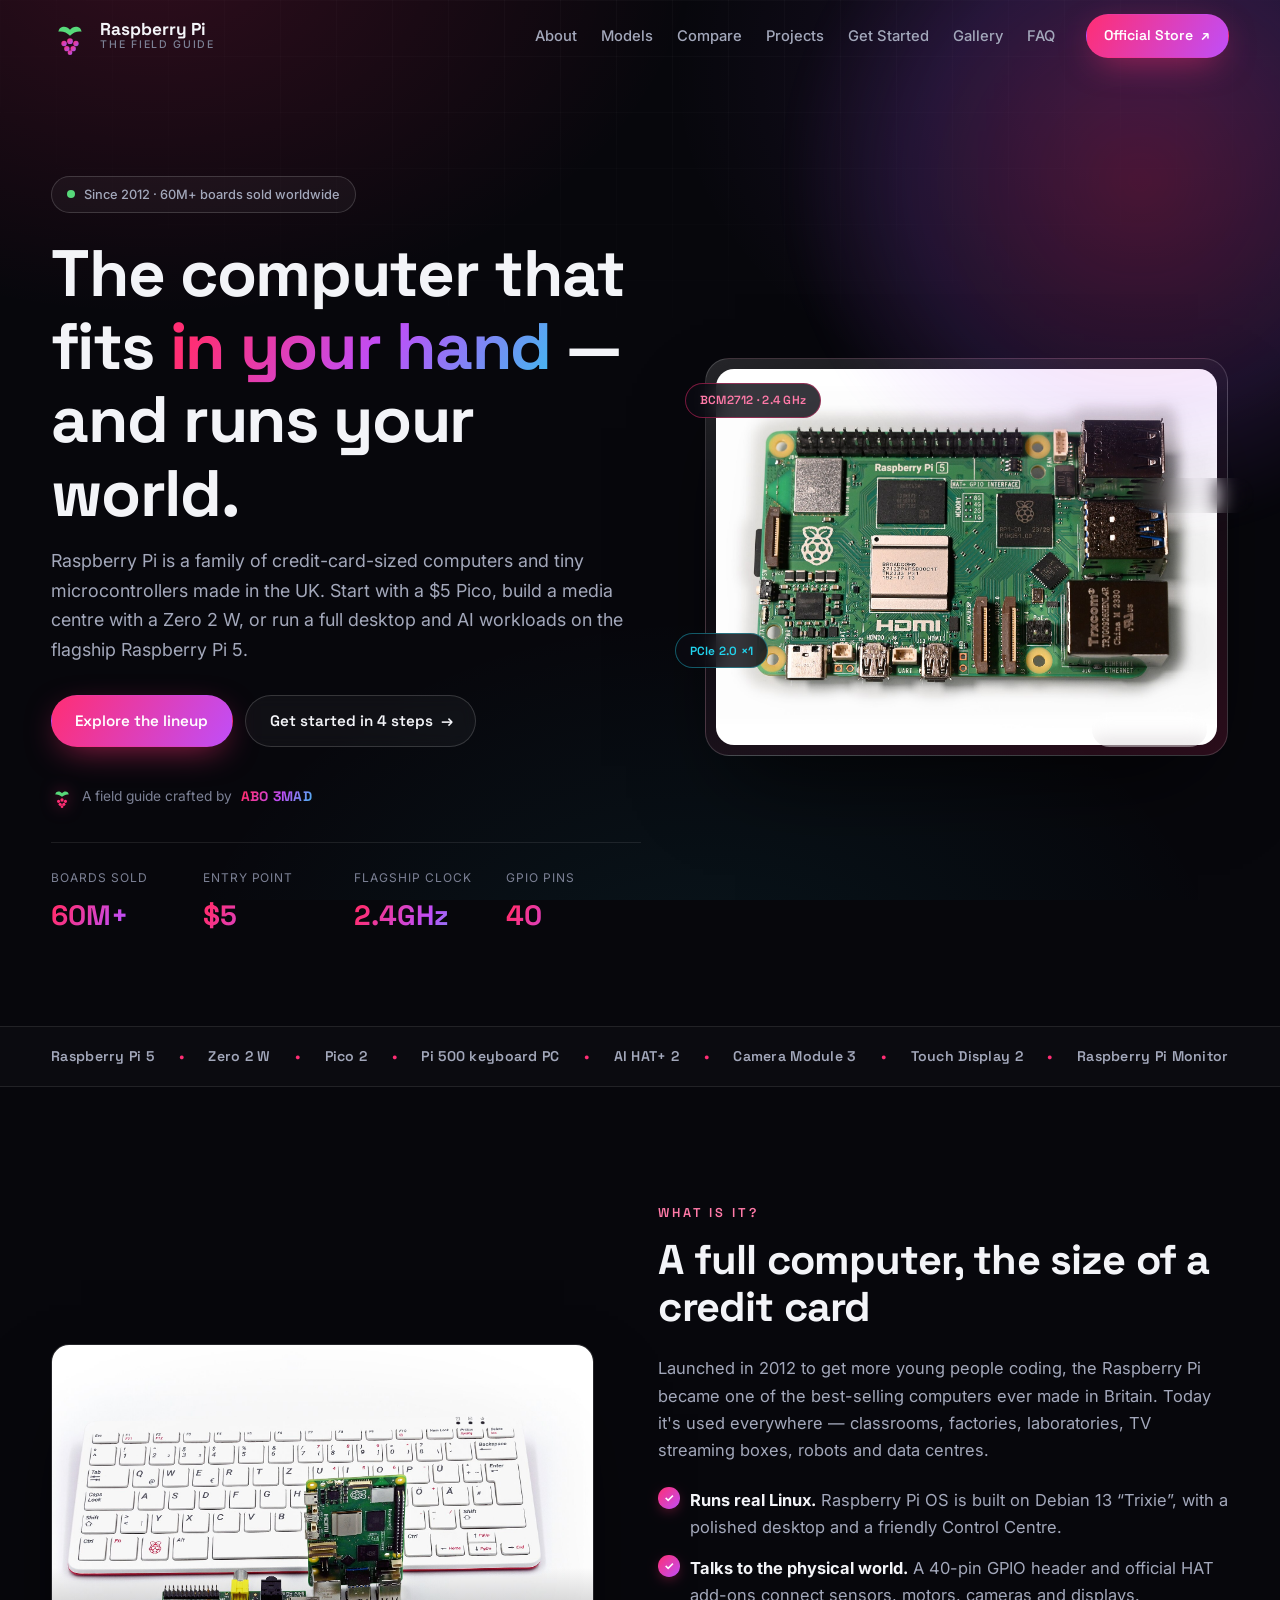
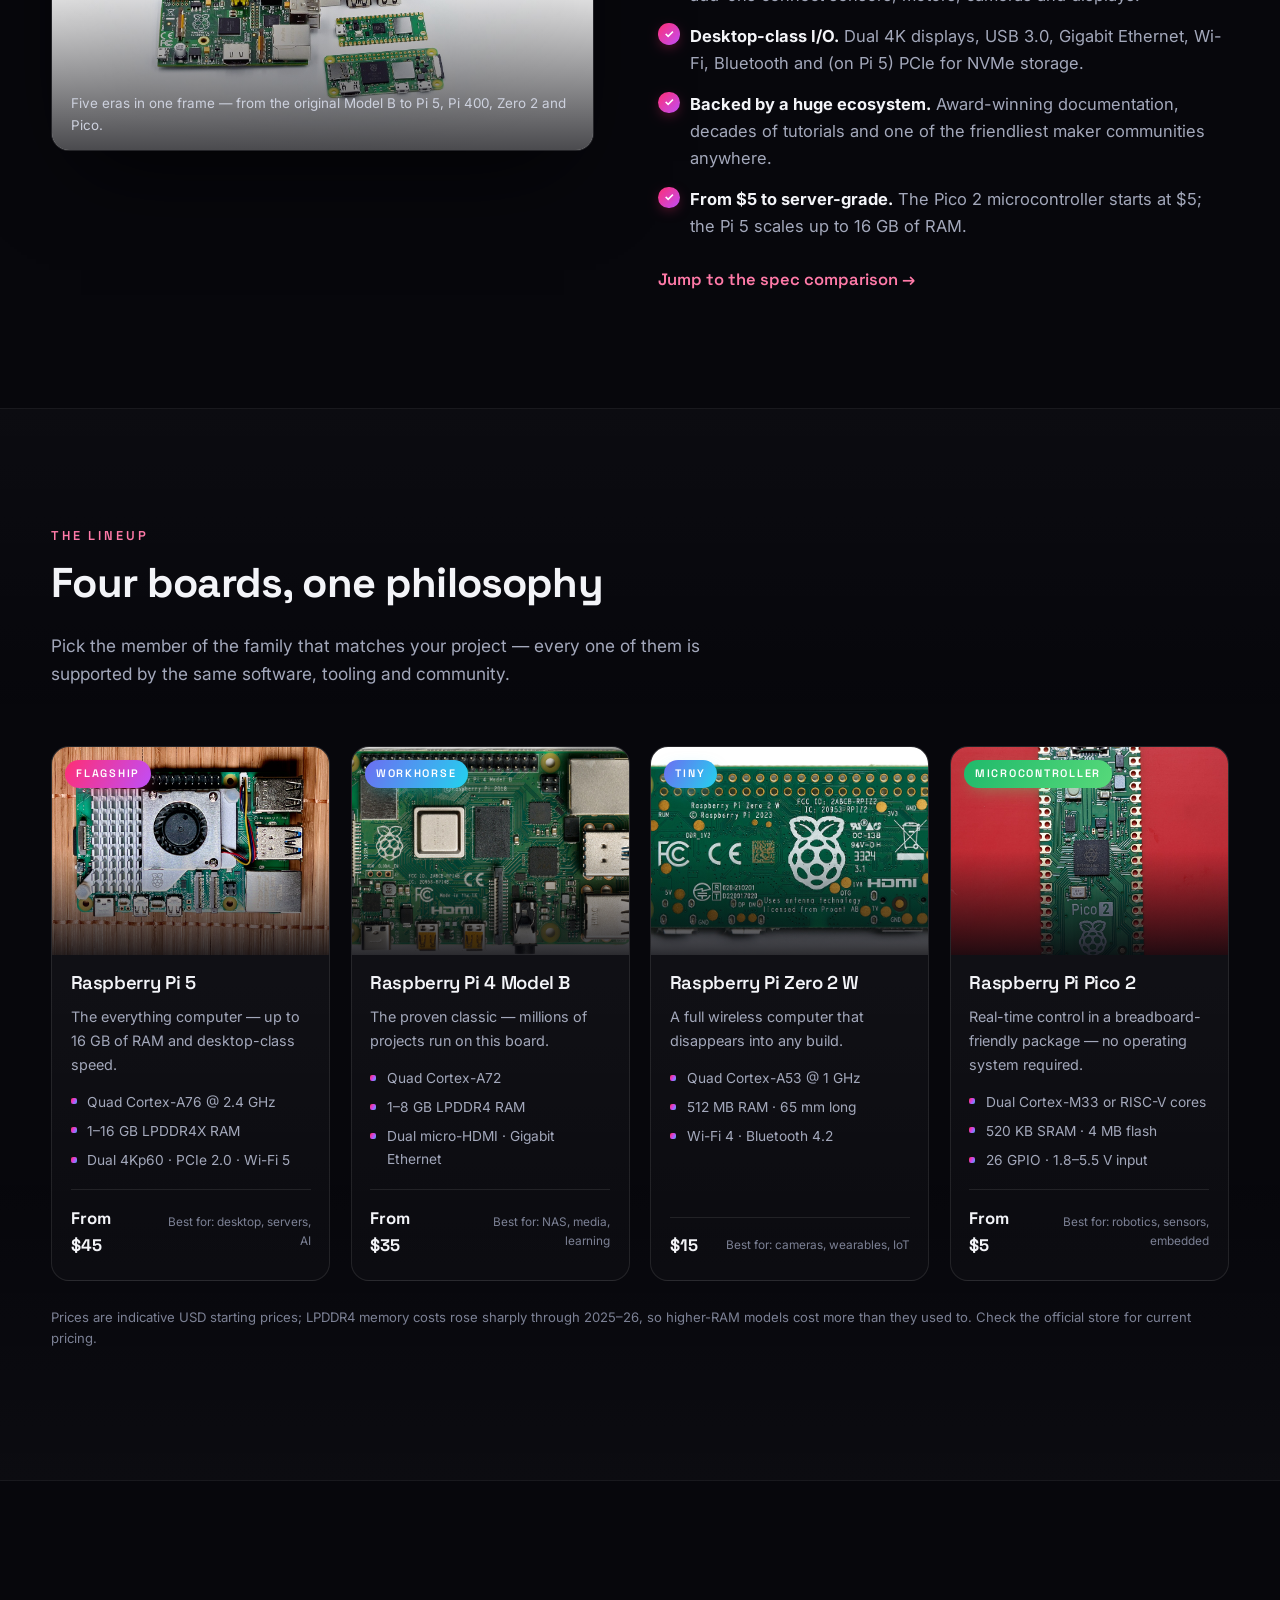
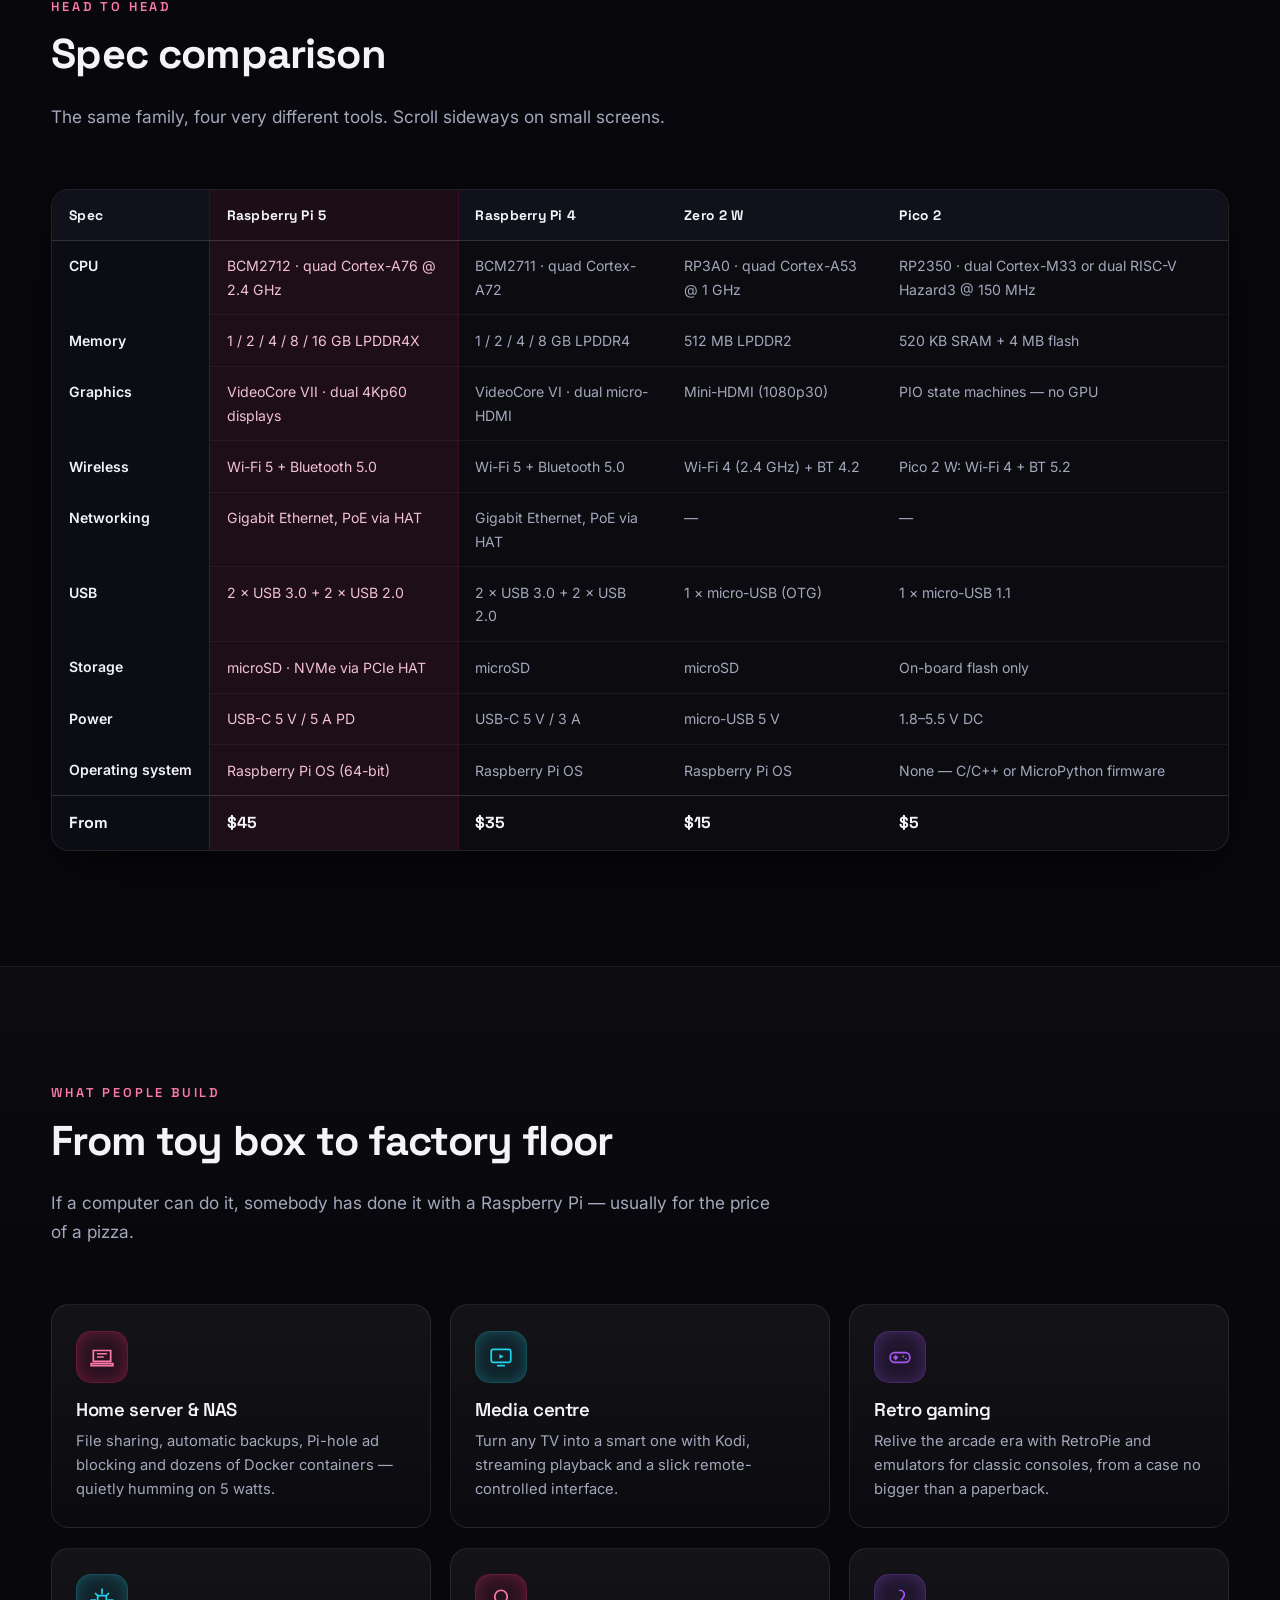
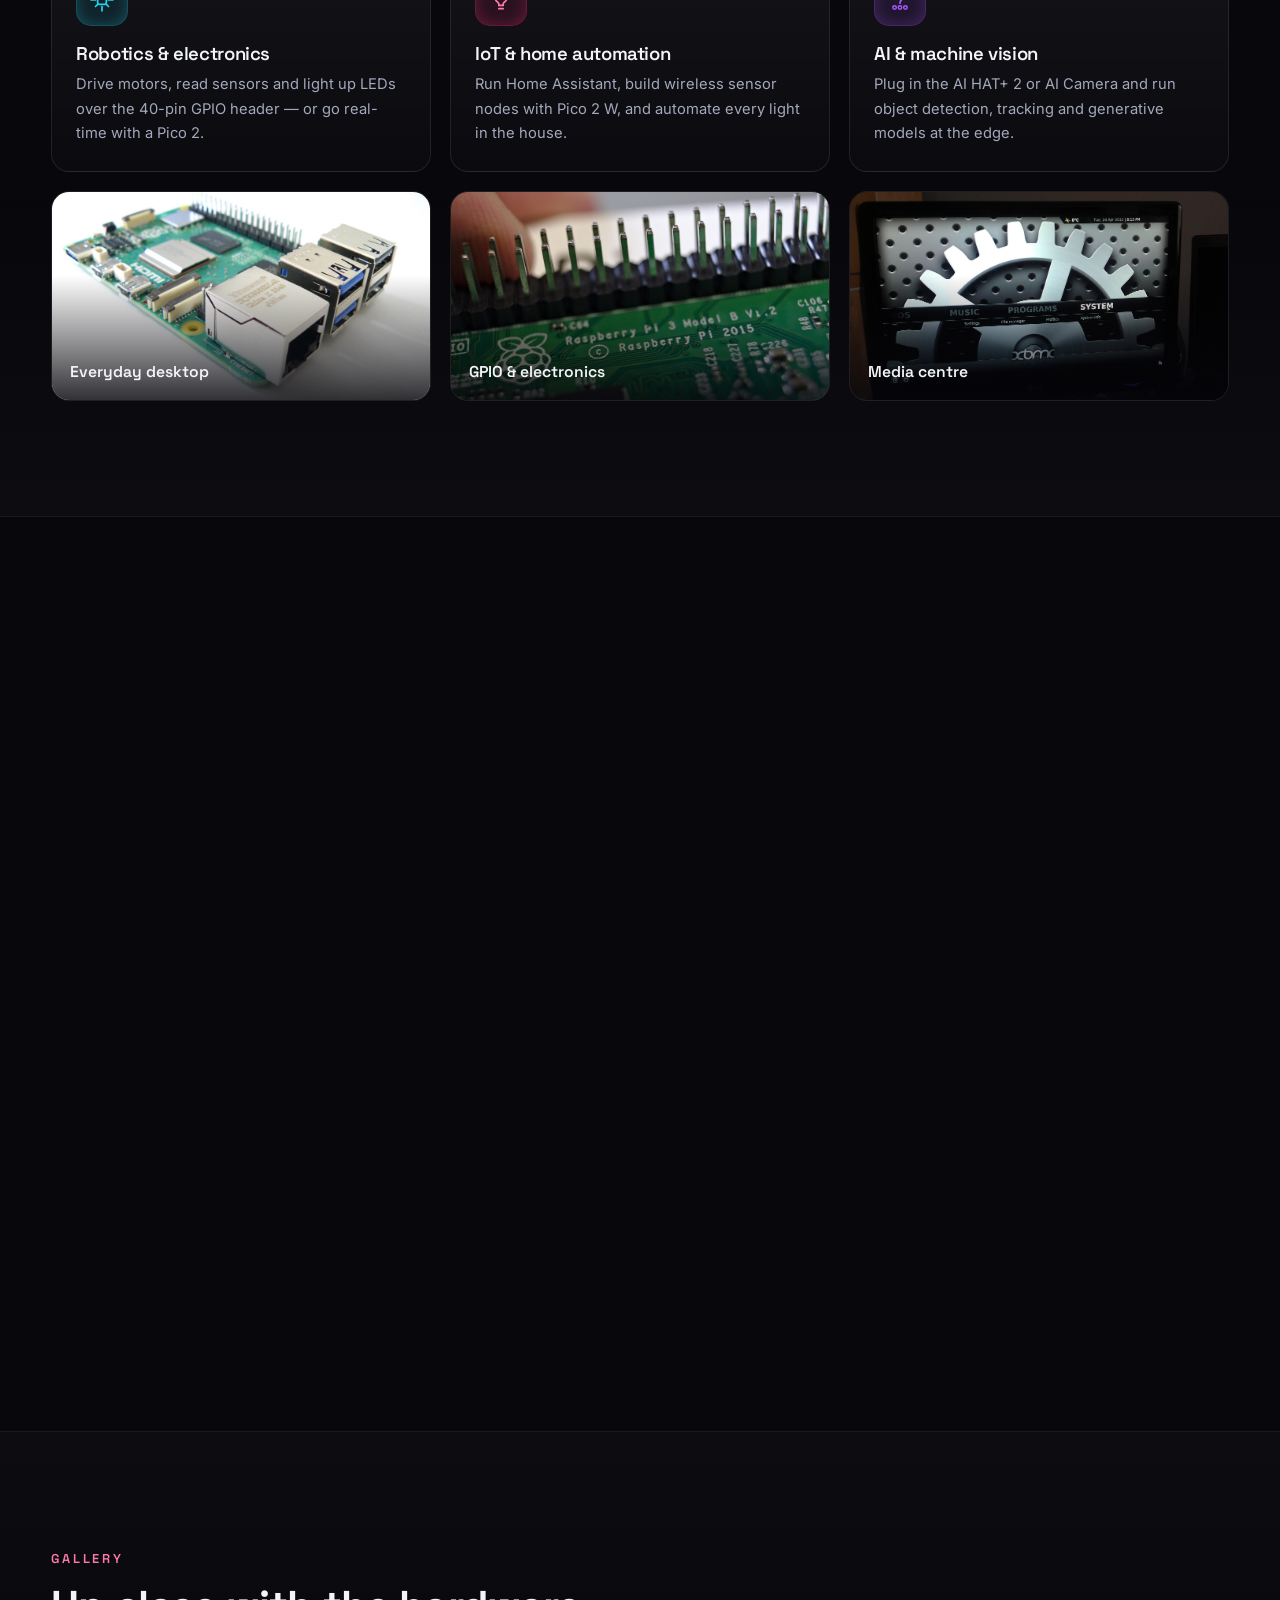
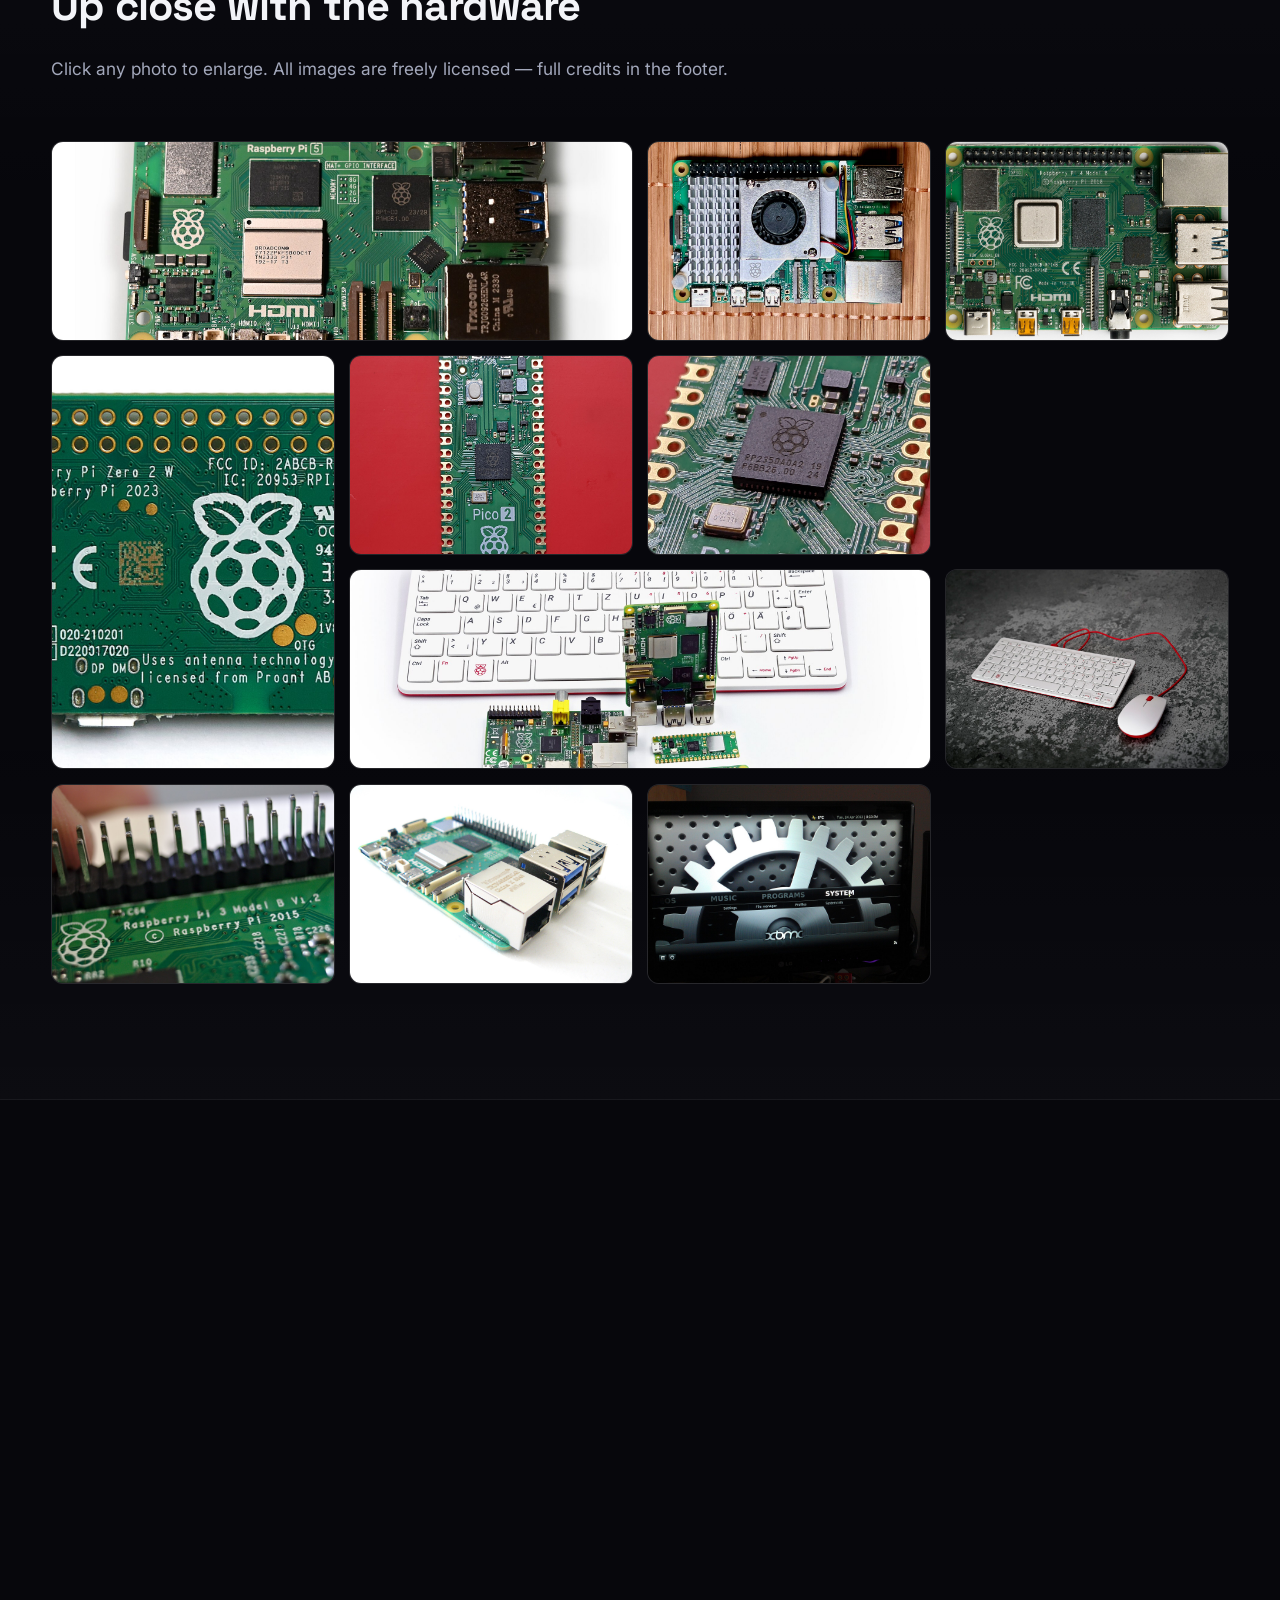
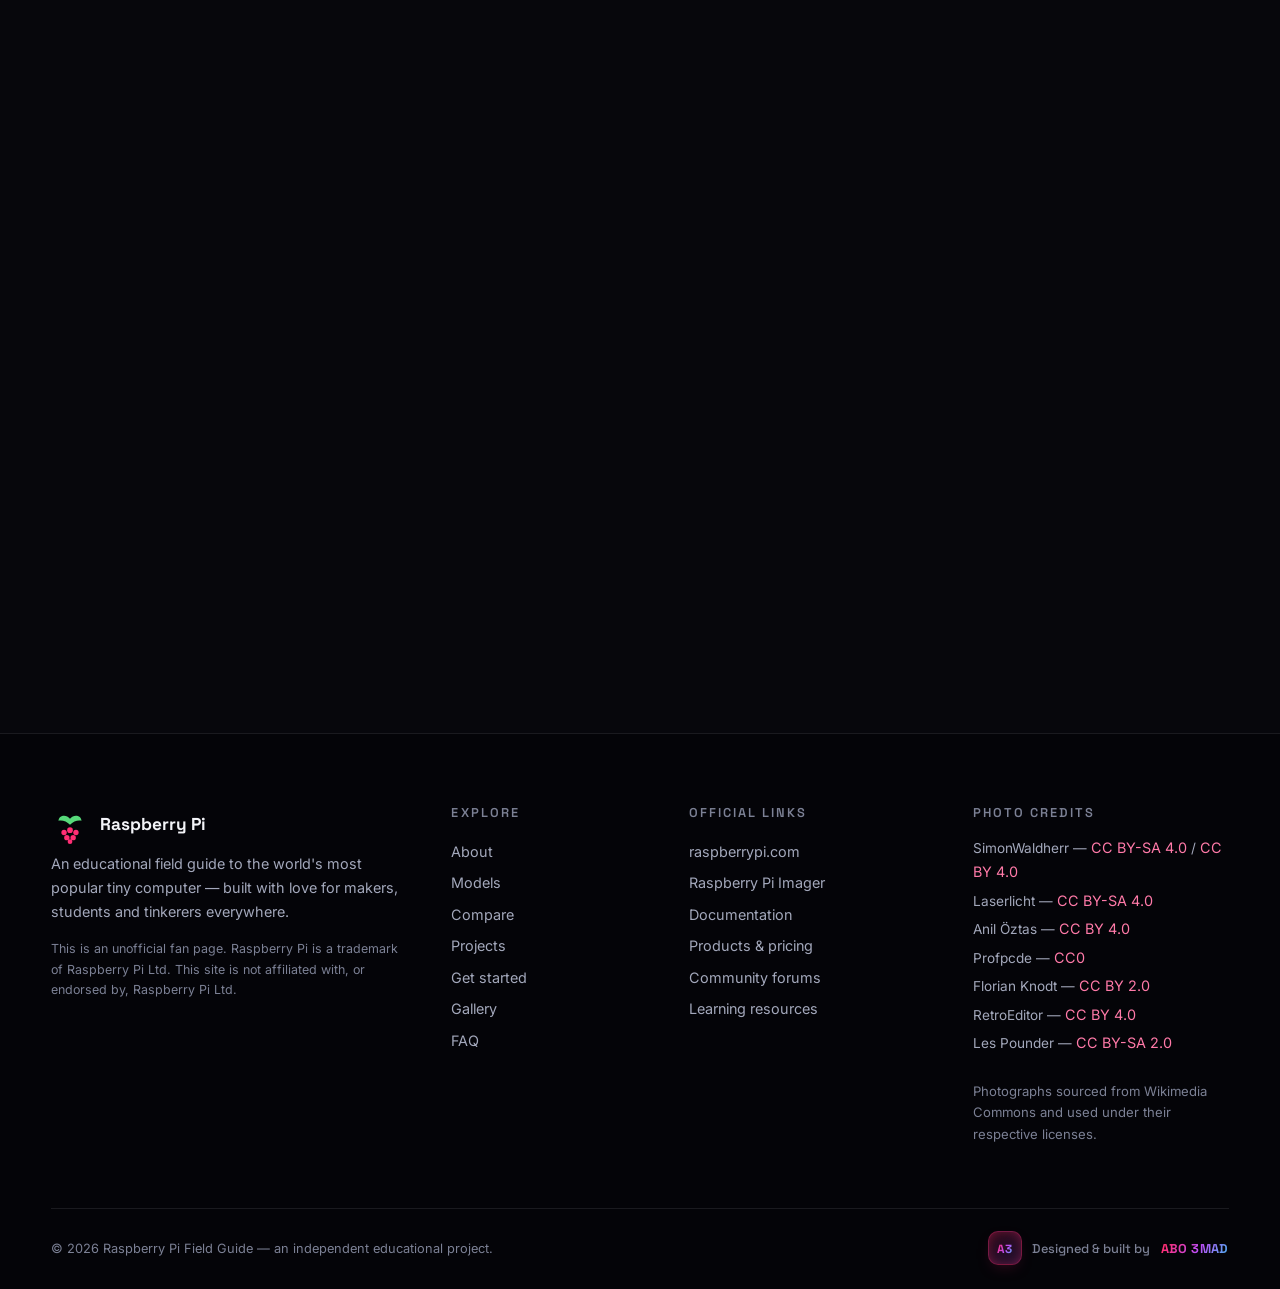
==== index.html @ a3f45e53 "Raspberry Pi Field Guide website by ABO 3MAD" ====
<!DOCTYPE html>
<html lang="en">
<head>
  <meta charset="UTF-8">
  <meta name="viewport" content="width=device-width, initial-scale=1.0">
  <title>Raspberry Pi — The Field Guide | by ABO 3MAD</title>
  <meta name="description" content="Everything about the Raspberry Pi: the flagship Raspberry Pi 5, the tiny Zero 2 W, the Pico 2 microcontroller, specs, real-world projects and a step-by-step getting-started guide. Crafted by ABO 3MAD.">
  <meta name="author" content="ABO 3MAD">
  <meta name="theme-color" content="#07070c">
  <meta property="og:title" content="Raspberry Pi — The Field Guide">
  <meta property="og:description" content="One board. Infinite possibilities. Models, specs, projects and a getting-started guide.">
  <meta property="og:type" content="website">
  <meta property="og:image" content="images/hero.jpg">
  <link rel="icon" type="image/svg+xml" href="data:image/svg+xml,%3Csvg xmlns='http://www.w3.org/2000/svg' viewBox='0 0 64 64'%3E%3Crect width='64' height='64' rx='14' fill='%2307070c'/%3E%3Ccircle cx='32' cy='36' r='17' fill='%23ff2e74'/%3E%3Ccircle cx='32' cy='36' r='17' fill='none' stroke='%23ff7aa8' stroke-width='2' opacity='.5'/%3E%3Cpath d='M32 20c-6-7-17-4-17 3 6-1 12 1 17 6 5-5 11-7 17-6 0-7-11-10-17-3z' fill='%2357d97a'/%3E%3C/svg%3E">
  <link rel="preconnect" href="https://fonts.googleapis.com">
  <link rel="preconnect" href="https://fonts.gstatic.com" crossorigin>
  <link href="https://fonts.googleapis.com/css2?family=Inter:wght@400;500;600;700&family=Space+Grotesk:wght@500;600;700&display=swap" rel="stylesheet">
  <link rel="stylesheet" href="css/style.css">
</head>
<body>
  <a class="skip-link" href="#main">Skip to content</a>

  <!-- ======================= NAVBAR ======================= -->
  <header class="nav" id="nav">
    <div class="nav-inner container">
      <a class="brand" href="#home" aria-label="Raspberry Pi Field Guide — home">
        <svg class="brand-mark" viewBox="0 0 48 48" aria-hidden="true">
          <defs>
            <linearGradient id="berry" x1="0" y1="0" x2="1" y2="1">
              <stop offset="0" stop-color="#ff2e74"/><stop offset="1" stop-color="#a855f7"/>
            </linearGradient>
          </defs>
          <path d="M24 16c-5-6.5-14.5-4-14.5 2.6 5-1 10.3.9 14.5 5.1 4.2-4.2 9.5-6.1 14.5-5.1C38.5 12 29 9.5 24 16z" fill="#57d97a"/>
          <circle cx="24" cy="30.5" r="3.6" fill="url(#berry)"/>
          <circle cx="16.5" cy="33.5" r="3.4" fill="url(#berry)"/>
          <circle cx="31.5" cy="33.5" r="3.4" fill="url(#berry)"/>
          <circle cx="20" cy="40" r="3.4" fill="url(#berry)"/>
          <circle cx="28" cy="40" r="3.4" fill="url(#berry)"/>
          <circle cx="24" cy="45" r="3" fill="url(#berry)"/>
        </svg>
        <span class="brand-text">Raspberry&nbsp;Pi<span class="brand-sub">The Field Guide</span></span>
      </a>

      <nav class="nav-links" id="navLinks" aria-label="Primary">
        <a href="#about">About</a>
        <a href="#models">Models</a>
        <a href="#compare">Compare</a>
        <a href="#projects">Projects</a>
        <a href="#start">Get Started</a>
        <a href="#gallery">Gallery</a>
        <a href="#faq">FAQ</a>
        <a class="btn btn-primary nav-cta" href="https://www.raspberrypi.com/products/" target="_blank" rel="noopener">Official Store <span aria-hidden="true">↗</span></a>
      </nav>

      <button class="nav-toggle" id="navToggle" aria-expanded="false" aria-controls="navLinks" aria-label="Toggle menu">
        <span></span><span></span><span></span>
      </button>
    </div>
  </header>

  <main id="main">

    <!-- ======================= HERO ======================= -->
    <section class="hero" id="home">
      <div class="container hero-grid">
        <div class="hero-copy" data-reveal>
          <span class="badge"><span class="pulse-dot" aria-hidden="true"></span> Since 2012 · 60M+ boards sold worldwide</span>
          <h1>The computer that fits <span class="grad-text">in your hand</span> — and runs your world.</h1>
          <p class="lead">
            Raspberry Pi is a family of credit-card-sized computers and tiny microcontrollers
            made in the UK. Start with a $5 Pico, build a media centre with a Zero&nbsp;2&nbsp;W,
            or run a full desktop and AI workloads on the flagship Raspberry&nbsp;Pi&nbsp;5.
          </p>
          <div class="hero-actions">
            <a class="btn btn-primary" href="#models">Explore the lineup</a>
            <a class="btn btn-ghost" href="#start">Get started in 4 steps <span aria-hidden="true">→</span></a>
          </div>
          <p class="byline">
            <svg class="byline-mark" viewBox="0 0 48 48" aria-hidden="true">
              <path d="M24 16c-5-6.5-14.5-4-14.5 2.6 5-1 10.3.9 14.5 5.1 4.2-4.2 9.5-6.1 14.5-5.1C38.5 12 29 9.5 24 16z" fill="#57d97a"/>
              <circle cx="24" cy="30.5" r="3.6" fill="#ff2e74"/><circle cx="16.5" cy="33.5" r="3.4" fill="#ff2e74"/>
              <circle cx="31.5" cy="33.5" r="3.4" fill="#ff2e74"/><circle cx="20" cy="40" r="3.4" fill="#ff2e74"/>
              <circle cx="28" cy="40" r="3.4" fill="#ff2e74"/><circle cx="24" cy="45" r="3" fill="#ff2e74"/>
            </svg>
            A field guide crafted by <strong>ABO&nbsp;3MAD</strong>
          </p>

          <dl class="stats" aria-label="Key numbers">
            <div class="stat">
              <dt>Boards sold</dt>
              <dd><span class="count" data-count="60" data-suffix="M+">0</span></dd>
            </div>
            <div class="stat">
              <dt>Entry point</dt>
              <dd><span class="count" data-count="5" data-prefix="$">0</span></dd>
            </div>
            <div class="stat">
              <dt>Flagship clock</dt>
              <dd><span class="count" data-count="2.4" data-decimals="1" data-suffix="GHz">0</span></dd>
            </div>
            <div class="stat">
              <dt>GPIO pins</dt>
              <dd><span class="count" data-count="40">0</span></dd>
            </div>
          </dl>
        </div>

        <div class="hero-visual" data-reveal data-delay="150">
          <div class="hero-frame" id="heroTilt">
            <img src="images/hero.jpg" alt="Raspberry Pi 5 single-board computer seen from above, showing the processor, USB ports and 40-pin header" fetchpriority="high" width="960" height="640">
            <span class="float-chip chip-1">BCM2712 · 2.4 GHz</span>
            <span class="float-chip chip-2">2 × 4Kp60 HDMI</span>
            <span class="float-chip chip-3">PCIe 2.0 ×1</span>
            <span class="float-chip chip-4">Wi-Fi 5 · BT 5.0</span>
          </div>
        </div>
      </div>
      <div class="hero-glow" aria-hidden="true"></div>
    </section>

    <!-- ======================= MARQUEE / TRUST STRIP ======================= -->
    <section class="strip" aria-label="Ecosystem highlights">
      <div class="container strip-inner" data-reveal>
        <span>Raspberry&nbsp;Pi&nbsp;5</span><i aria-hidden="true">•</i>
        <span>Zero&nbsp;2&nbsp;W</span><i aria-hidden="true">•</i>
        <span>Pico&nbsp;2</span><i aria-hidden="true">•</i>
        <span>Pi&nbsp;500 keyboard PC</span><i aria-hidden="true">•</i>
        <span>AI HAT+ 2</span><i aria-hidden="true">•</i>
        <span>Camera Module 3</span><i aria-hidden="true">•</i>
        <span>Touch Display 2</span><i aria-hidden="true">•</i>
        <span>Raspberry&nbsp;Pi&nbsp;Monitor</span>
      </div>
    </section>

    <!-- ======================= ABOUT ======================= -->
    <section class="section" id="about">
      <div class="container split">
        <div class="split-media" data-reveal>
          <figure class="media-card">
            <img src="images/family.jpg" alt="Five generations of Raspberry Pi boards side by side: the original Model B, Pi 5, Pi 400, Zero 2 and Pico" loading="lazy">
            <figcaption>Five eras in one frame — from the original Model&nbsp;B to Pi&nbsp;5, Pi&nbsp;400, Zero&nbsp;2 and Pico.</figcaption>
          </figure>
        </div>
        <div class="split-copy" data-reveal data-delay="120">
          <p class="eyebrow">What is it?</p>
          <h2>A full computer, the size of a credit card</h2>
          <p>
            Launched in 2012 to get more young people coding, the Raspberry Pi became one of
            the best-selling computers ever made in Britain. Today it's used everywhere —
            classrooms, factories, laboratories, TV streaming boxes, robots and data centres.
          </p>
          <ul class="check-list">
            <li><strong>Runs real Linux.</strong> Raspberry Pi OS is built on Debian 13 “Trixie”, with a polished desktop and a friendly Control Centre.</li>
            <li><strong>Talks to the physical world.</strong> A 40-pin GPIO header and official HAT add-ons connect sensors, motors, cameras and displays.</li>
            <li><strong>Desktop-class I/O.</strong> Dual 4K displays, USB 3.0, Gigabit Ethernet, Wi-Fi, Bluetooth and (on Pi&nbsp;5) PCIe for NVMe storage.</li>
            <li><strong>Backed by a huge ecosystem.</strong> Award-winning documentation, decades of tutorials and one of the friendliest maker communities anywhere.</li>
            <li><strong>From $5 to server-grade.</strong> The Pico 2 microcontroller starts at $5; the Pi&nbsp;5 scales up to 16&nbsp;GB of RAM.</li>
          </ul>
          <a class="text-link" href="#compare">Jump to the spec comparison <span aria-hidden="true">→</span></a>
        </div>
      </div>
    </section>

    <!-- ======================= MODELS ======================= -->
    <section class="section section-alt" id="models">
      <div class="container">
        <div class="section-head" data-reveal>
          <p class="eyebrow">The lineup</p>
          <h2>Four boards, one philosophy</h2>
          <p class="section-lead">Pick the member of the family that matches your project — every one of them is supported by the same software, tooling and community.</p>
        </div>

        <div class="cards">
          <article class="card" data-reveal>
            <div class="card-media">
              <img src="images/pi5.jpg" alt="Raspberry Pi 5 with the official Active Cooler installed" loading="lazy">
              <span class="tag">Flagship</span>
            </div>
            <div class="card-body">
              <h3>Raspberry Pi 5</h3>
              <p class="card-sub">The everything computer — up to 16&nbsp;GB of RAM and desktop-class speed.</p>
              <ul class="spec-list">
                <li>Quad Cortex-A76 @ 2.4 GHz</li>
                <li>1–16 GB LPDDR4X RAM</li>
                <li>Dual 4Kp60 · PCIe 2.0 · Wi-Fi 5</li>
              </ul>
              <div class="card-foot">
                <span class="price">From $45</span>
                <span class="best-for">Best for: desktop, servers, AI</span>
              </div>
            </div>
          </article>

          <article class="card" data-reveal data-delay="80">
            <div class="card-media">
              <img src="images/pi4.jpg" alt="Raspberry Pi 4 Model B seen from above" loading="lazy">
              <span class="tag tag-alt">Workhorse</span>
            </div>
            <div class="card-body">
              <h3>Raspberry Pi 4 Model B</h3>
              <p class="card-sub">The proven classic — millions of projects run on this board.</p>
              <ul class="spec-list">
                <li>Quad Cortex-A72</li>
                <li>1–8 GB LPDDR4 RAM</li>
                <li>Dual micro-HDMI · Gigabit Ethernet</li>
              </ul>
              <div class="card-foot">
                <span class="price">From $35</span>
                <span class="best-for">Best for: NAS, media, learning</span>
              </div>
            </div>
          </article>

          <article class="card" data-reveal data-delay="160">
            <div class="card-media">
              <img src="images/zero2w.jpg" alt="Raspberry Pi Zero 2 W, the tiny wireless single-board computer" loading="lazy">
              <span class="tag tag-alt">Tiny</span>
            </div>
            <div class="card-body">
              <h3>Raspberry Pi Zero 2 W</h3>
              <p class="card-sub">A full wireless computer that disappears into any build.</p>
              <ul class="spec-list">
                <li>Quad Cortex-A53 @ 1 GHz</li>
                <li>512 MB RAM · 65 mm long</li>
                <li>Wi-Fi 4 · Bluetooth 4.2</li>
              </ul>
              <div class="card-foot">
                <span class="price">$15</span>
                <span class="best-for">Best for: cameras, wearables, IoT</span>
              </div>
            </div>
          </article>

          <article class="card" data-reveal data-delay="240">
            <div class="card-media">
              <img src="images/pico2.jpg" alt="Raspberry Pi Pico 2 microcontroller board seen from above" loading="lazy">
              <span class="tag tag-pico">Microcontroller</span>
            </div>
            <div class="card-body">
              <h3>Raspberry Pi Pico 2</h3>
              <p class="card-sub">Real-time control in a breadboard-friendly package — no operating system required.</p>
              <ul class="spec-list">
                <li>Dual Cortex-M33 or RISC-V cores</li>
                <li>520 KB SRAM · 4 MB flash</li>
                <li>26 GPIO · 1.8–5.5 V input</li>
              </ul>
              <div class="card-foot">
                <span class="price">From $5</span>
                <span class="best-for">Best for: robotics, sensors, embedded</span>
              </div>
            </div>
          </article>
        </div>

        <p class="fine-print" data-reveal>
          Prices are indicative USD starting prices; LPDDR4 memory costs rose sharply through
          2025–26, so higher-RAM models cost more than they used to. Check the official store for current pricing.
        </p>
      </div>
    </section>

    <!-- ======================= COMPARE ======================= -->
    <section class="section" id="compare">
      <div class="container">
        <div class="section-head" data-reveal>
          <p class="eyebrow">Head to head</p>
          <h2>Spec comparison</h2>
          <p class="section-lead">The same family, four very different tools. Scroll sideways on small screens.</p>
        </div>

        <div class="table-wrap" data-reveal>
          <table class="compare">
            <thead>
              <tr>
                <th scope="col">Spec</th>
                <th scope="col" class="col-hi">Raspberry Pi 5</th>
                <th scope="col">Raspberry Pi 4</th>
                <th scope="col">Zero 2 W</th>
                <th scope="col">Pico 2</th>
              </tr>
            </thead>
            <tbody>
              <tr>
                <th scope="row">CPU</th>
                <td class="col-hi">BCM2712 · quad Cortex-A76 @ 2.4 GHz</td>
                <td>BCM2711 · quad Cortex-A72</td>
                <td>RP3A0 · quad Cortex-A53 @ 1 GHz</td>
                <td>RP2350 · dual Cortex-M33 or dual RISC-V Hazard3 @ 150 MHz</td>
              </tr>
              <tr>
                <th scope="row">Memory</th>
                <td class="col-hi">1 / 2 / 4 / 8 / 16 GB LPDDR4X</td>
                <td>1 / 2 / 4 / 8 GB LPDDR4</td>
                <td>512 MB LPDDR2</td>
                <td>520 KB SRAM + 4 MB flash</td>
              </tr>
              <tr>
                <th scope="row">Graphics</th>
                <td class="col-hi">VideoCore VII · dual 4Kp60 displays</td>
                <td>VideoCore VI · dual micro-HDMI</td>
                <td>Mini-HDMI (1080p30)</td>
                <td>PIO state machines — no GPU</td>
              </tr>
              <tr>
                <th scope="row">Wireless</th>
                <td class="col-hi">Wi-Fi 5 + Bluetooth 5.0</td>
                <td>Wi-Fi 5 + Bluetooth 5.0</td>
                <td>Wi-Fi 4 (2.4 GHz) + BT 4.2</td>
                <td>Pico 2 W: Wi-Fi 4 + BT 5.2</td>
              </tr>
              <tr>
                <th scope="row">Networking</th>
                <td class="col-hi">Gigabit Ethernet, PoE via HAT</td>
                <td>Gigabit Ethernet, PoE via HAT</td>
                <td>—</td>
                <td>—</td>
              </tr>
              <tr>
                <th scope="row">USB</th>
                <td class="col-hi">2 × USB 3.0 + 2 × USB 2.0</td>
                <td>2 × USB 3.0 + 2 × USB 2.0</td>
                <td>1 × micro-USB (OTG)</td>
                <td>1 × micro-USB 1.1</td>
              </tr>
              <tr>
                <th scope="row">Storage</th>
                <td class="col-hi">microSD · NVMe via PCIe HAT</td>
                <td>microSD</td>
                <td>microSD</td>
                <td>On-board flash only</td>
              </tr>
              <tr>
                <th scope="row">Power</th>
                <td class="col-hi">USB-C 5 V / 5 A PD</td>
                <td>USB-C 5 V / 3 A</td>
                <td>micro-USB 5 V</td>
                <td>1.8–5.5 V DC</td>
              </tr>
              <tr>
                <th scope="row">Operating system</th>
                <td class="col-hi">Raspberry Pi OS (64-bit)</td>
                <td>Raspberry Pi OS</td>
                <td>Raspberry Pi OS</td>
                <td>None — C/C++ or MicroPython firmware</td>
              </tr>
              <tr class="price-row">
                <th scope="row">From</th>
                <td class="col-hi">$45</td>
                <td>$35</td>
                <td>$15</td>
                <td>$5</td>
              </tr>
            </tbody>
          </table>
        </div>
      </div>
    </section>

    <!-- ======================= PROJECTS ======================= -->
    <section class="section section-alt" id="projects">
      <div class="container">
        <div class="section-head" data-reveal>
          <p class="eyebrow">What people build</p>
          <h2>From toy box to factory floor</h2>
          <p class="section-lead">If a computer can do it, somebody has done it with a Raspberry Pi — usually for the price of a pizza.</p>
        </div>

        <div class="projects">
          <article class="project" data-reveal>
            <div class="icon-ring" aria-hidden="true">
              <svg viewBox="0 0 24 24"><path d="M4 6h16v10H4z M2 18h20v2H2z M8 9h8M8 12h5" stroke="currentColor" stroke-width="1.6" fill="none" stroke-linecap="round"/></svg>
            </div>
            <h3>Home server &amp; NAS</h3>
            <p>File sharing, automatic backups, Pi-hole ad blocking and dozens of Docker containers — quietly humming on 5 watts.</p>
          </article>

          <article class="project" data-reveal data-delay="70">
            <div class="icon-ring" aria-hidden="true">
              <svg viewBox="0 0 24 24"><rect x="3" y="5" width="18" height="12" rx="2" stroke="currentColor" stroke-width="1.6" fill="none"/><path d="M9 20h6" stroke="currentColor" stroke-width="1.6" stroke-linecap="round"/><path d="m10.5 9.5 4 2-4 2z" fill="currentColor"/></svg>
            </div>
            <h3>Media centre</h3>
            <p>Turn any TV into a smart one with Kodi, streaming playback and a slick remote-controlled interface.</p>
          </article>

          <article class="project" data-reveal data-delay="140">
            <div class="icon-ring" aria-hidden="true">
              <svg viewBox="0 0 24 24"><path d="M7 8h10a4 4 0 0 1 4 4v1a4 4 0 0 1-4 4H7a4 4 0 0 1-4-4v-1a4 4 0 0 1 4-4z" stroke="currentColor" stroke-width="1.6" fill="none"/><path d="M8 11v3M6.5 12.5h3M15 11.5h.01M17.5 13.5h.01" stroke="currentColor" stroke-width="1.8" stroke-linecap="round"/></svg>
            </div>
            <h3>Retro gaming</h3>
            <p>Relive the arcade era with RetroPie and emulators for classic consoles, from a case no bigger than a paperback.</p>
          </article>

          <article class="project" data-reveal>
            <div class="icon-ring" aria-hidden="true">
              <svg viewBox="0 0 24 24"><rect x="8" y="8" width="8" height="8" rx="1.5" stroke="currentColor" stroke-width="1.6" fill="none"/><path d="M12 2v4M12 18v4M2 12h4M18 12h4M6 6l2 2M16 16l2 2M18 6l-2 2M8 16l-2 2" stroke="currentColor" stroke-width="1.6" stroke-linecap="round"/></svg>
            </div>
            <h3>Robotics &amp; electronics</h3>
            <p>Drive motors, read sensors and light up LEDs over the 40-pin GPIO header — or go real-time with a Pico 2.</p>
          </article>

          <article class="project" data-reveal data-delay="70">
            <div class="icon-ring" aria-hidden="true">
              <svg viewBox="0 0 24 24"><path d="M12 3a6 6 0 0 0-3 11c.6.4 1 1 1 1.8V17h4v-1.2c0-.8.4-1.4 1-1.8A6 6 0 0 0 12 3z" stroke="currentColor" stroke-width="1.6" fill="none"/><path d="M10 20h4" stroke="currentColor" stroke-width="1.6" stroke-linecap="round"/></svg>
            </div>
            <h3>IoT &amp; home automation</h3>
            <p>Run Home Assistant, build wireless sensor nodes with Pico 2 W, and automate every light in the house.</p>
          </article>

          <article class="project" data-reveal data-delay="140">
            <div class="icon-ring" aria-hidden="true">
              <svg viewBox="0 0 24 24"><path d="M12 3a4 4 0 0 1 4 4c0 1.7-1 3-2 4-1.2 1.2-2 2.4-2 4" stroke="currentColor" stroke-width="1.6" fill="none" stroke-linecap="round"/><circle cx="7" cy="19" r="1.6" stroke="currentColor" stroke-width="1.4" fill="none"/><circle cx="12" cy="19" r="1.6" stroke="currentColor" stroke-width="1.4" fill="none"/><circle cx="17" cy="19" r="1.6" stroke="currentColor" stroke-width="1.4" fill="none"/></svg>
            </div>
            <h3>AI &amp; machine vision</h3>
            <p>Plug in the AI HAT+ 2 or AI Camera and run object detection, tracking and generative models at the edge.</p>
          </article>
        </div>

        <!-- Use-case photo strip -->
        <div class="use-strip">
          <figure class="use-card" data-reveal>
            <img src="images/setup.jpg" alt="A Raspberry Pi 5 set up on a desk as a desktop computer" loading="lazy">
            <figcaption>Everyday desktop</figcaption>
          </figure>
          <figure class="use-card" data-reveal data-delay="80">
            <img src="images/gpio.jpg" alt="Close-up of the Raspberry Pi 40-pin GPIO header and silkscreen logo" loading="lazy">
            <figcaption>GPIO &amp; electronics</figcaption>
          </figure>
          <figure class="use-card" data-reveal data-delay="160">
            <img src="images/media.jpg" alt="A Raspberry Pi running a media centre interface on a TV" loading="lazy">
            <figcaption>Media centre</figcaption>
          </figure>
        </div>
      </div>
    </section>

    <!-- ======================= GET STARTED ======================= -->
    <section class="section" id="start">
      <div class="container">
        <div class="section-head" data-reveal>
          <p class="eyebrow">Getting started</p>
          <h2>From box to blinking LED in an afternoon</h2>
          <p class="section-lead">Four steps, one microSD card and about 20 minutes of patience. Works for every model.</p>
        </div>

        <div class="start-grid">
          <ol class="steps" data-reveal>
            <li>
              <h3>Gather the essentials</h3>
              <p>Your board, a quality power supply, a 16&nbsp;GB+ microSD card and a case. A monitor, keyboard and mouse are optional — see step 3.</p>
            </li>
            <li>
              <h3>Flash Raspberry Pi OS</h3>
              <p>Install <strong>Raspberry Pi Imager</strong> on your computer, pick your board, and choose the latest Raspberry&nbsp;Pi&nbsp;OS (Debian&nbsp;13 “Trixie”).</p>
            </li>
            <li>
              <h3>Boot — with or without a screen</h3>
              <p>Insert the card and power up. Going headless? Set Wi-Fi, hostname and SSH in Imager's settings before you write the card, then connect from any terminal.</p>
            </li>
            <li>
              <h3>Update and start building</h3>
              <p>Run the commands on the right, then install whatever your project needs — Docker, Kodi, Home Assistant, Python. The ecosystem does the rest.</p>
            </li>
          </ol>

          <div class="terminal" data-reveal data-delay="120">
            <div class="terminal-bar">
              <span class="dot red"></span><span class="dot yellow"></span><span class="dot green"></span>
              <span class="terminal-title">pi@raspberrypi:~</span>
              <button class="copy-btn" id="copyBtn" type="button">Copy</button>
            </div>
            <pre><code id="codeBlock"><span class="c"># keep the system fresh</span>
<span class="p">$</span> sudo apt update
<span class="p">$</span> sudo apt full-upgrade -y
<span class="p">$</span> sudo reboot

<span class="c"># then build something</span>
<span class="p">$</span> sudo apt install -y docker.io python3-pip
<span class="p">$</span> python3 -m pip install gpiozero
<span class="p">$</span> raspi-config   <span class="c"># tweak interfaces & hardware</span></code></pre>
            <div class="terminal-note">Terminal on Raspberry Pi OS — the same commands work over SSH.</div>
          </div>
        </div>
      </div>
    </section>

    <!-- ======================= GALLERY ======================= -->
    <section class="section section-alt" id="gallery">
      <div class="container">
        <div class="section-head" data-reveal>
          <p class="eyebrow">Gallery</p>
          <h2>Up close with the hardware</h2>
          <p class="section-lead">Click any photo to enlarge. All images are freely licensed — full credits in the footer.</p>
        </div>

        <div class="gallery" id="galleryGrid" data-reveal>
          <figure class="g-item wide" data-caption="Raspberry Pi 5 single-board computer" data-credit="SimonWaldherr · CC BY 4.0" data-url="https://commons.wikimedia.org/wiki/File:Raspberry_Pi_5_SBC.jpg">
            <img src="images/hero.jpg" alt="Raspberry Pi 5 board from above" loading="lazy">
          </figure>
          <figure class="g-item" data-caption="Raspberry Pi 5 with the official Active Cooler" data-credit="SimonWaldherr · CC BY 4.0" data-url="https://commons.wikimedia.org/wiki/File:Raspberry_Pi_5_with_active_cooler.jpg">
            <img src="images/pi5.jpg" alt="Raspberry Pi 5 with active cooler mounted" loading="lazy">
          </figure>
          <figure class="g-item" data-caption="Raspberry Pi 4 Model B, top view" data-credit="Laserlicht · CC BY-SA 4.0" data-url="https://commons.wikimedia.org/wiki/File:Raspberry_Pi_4_Model_B_-_Top.jpg">
            <img src="images/pi4.jpg" alt="Raspberry Pi 4 Model B top view" loading="lazy">
          </figure>
          <figure class="g-item tall" data-caption="Raspberry Pi Zero 2 W, the tiny wireless computer" data-credit="Anil Öztas · CC BY 4.0" data-url="https://commons.wikimedia.org/wiki/File:Raspberry_Pi_Zero_2_W_--_2024_--_0012.jpg">
            <img src="images/zero2w.jpg" alt="Raspberry Pi Zero 2 W board" loading="lazy">
          </figure>
          <figure class="g-item" data-caption="Raspberry Pi Pico 2, top view" data-credit="Profpcde · CC0" data-url="https://commons.wikimedia.org/wiki/File:Top_view_of_a_Raspberry_Pi_Pico_2_microcontroller_board.jpg">
            <img src="images/pico2.jpg" alt="Raspberry Pi Pico 2 microcontroller board" loading="lazy">
          </figure>
          <figure class="g-item" data-caption="Macro photograph of the RP2350 chip on a Pico 2" data-credit="Profpcde · CC0" data-url="https://commons.wikimedia.org/wiki/File:Macro_photograph_of_the_RP2350_microcontroller_on_a_Raspberry_Pi_Pico_2_board.jpg">
            <img src="images/macro.jpg" alt="Macro photograph of the RP2350 microcontroller" loading="lazy">
          </figure>
          <figure class="g-item wide" data-caption="Five generations: the original Model B, Pi 5, Pi 400, Zero 2 and Pico" data-credit="SimonWaldherr · CC BY-SA 4.0" data-url="https://commons.wikimedia.org/wiki/File:Raspberry_Pi_1,_Pi_5,_Pi_400,_Zero_2_and_Pico.jpg">
            <img src="images/family.jpg" alt="The Raspberry Pi family across generations" loading="lazy">
          </figure>
          <figure class="g-item" data-caption="Raspberry Pi 400 — a complete computer inside a keyboard" data-credit="SimonWaldherr · CC BY-SA 4.0" data-url="https://commons.wikimedia.org/wiki/File:Raspberry_Pi_400.jpg">
            <img src="images/pi400.jpg" alt="Raspberry Pi 400 keyboard computer" loading="lazy">
          </figure>
          <figure class="g-item" data-caption="The 40-pin GPIO header and silkscreen logo" data-credit="Florian Knodt · CC BY 2.0" data-url="https://commons.wikimedia.org/wiki/File:Raspberry_Pi_3_silkscreen_logo_and_GPIO_header.jpg">
            <img src="images/gpio.jpg" alt="Close-up of GPIO header and Raspberry Pi logo" loading="lazy">
          </figure>
          <figure class="g-item" data-caption="A Raspberry Pi 5 set up on a desk" data-credit="RetroEditor · CC BY 4.0" data-url="https://commons.wikimedia.org/wiki/File:Raspberry_Pi_5_Computer.jpg">
            <img src="images/setup.jpg" alt="Raspberry Pi set up on a desk with peripherals" loading="lazy">
          </figure>
          <figure class="g-item" data-caption="Media centre in action on a Raspberry Pi" data-credit="Les Pounder · CC BY-SA 2.0" data-url="https://commons.wikimedia.org/wiki/File:XBMC_on_Raspberry_Pi_(7216988390).jpg">
            <img src="images/media.jpg" alt="Media centre software running on Raspberry Pi" loading="lazy">
          </figure>
        </div>
      </div>
    </section>

    <!-- ======================= FAQ ======================= -->
    <section class="section" id="faq">
      <div class="container narrow">
        <div class="section-head center" data-reveal>
          <p class="eyebrow">Good to know</p>
          <h2>Frequently asked questions</h2>
        </div>

        <div class="faq" data-reveal>
          <details open>
            <summary>How much does a Raspberry Pi cost?</summary>
            <p>The Pico 2 microcontroller starts at $5, the Zero 2 W is $15 and the flagship Pi 5 starts at $45 (1&nbsp;GB model). Higher-memory models have become noticeably more expensive because of the global LPDDR4 memory shortage in 2025–26 — check the official store for today's prices.</p>
          </details>
          <details>
            <summary>Do I need a monitor, keyboard and mouse?</summary>
            <p>No. Raspberry Pi Imager lets you pre-configure Wi-Fi and enable SSH before you even insert the card, so you can run it “headless” and control it from any terminal on your network. For desktop work, any HDMI display, USB keyboard and mouse will do.</p>
          </details>
          <details>
            <summary>What operating system does it run?</summary>
            <p>Most models run <strong>Raspberry Pi OS</strong>, now based on Debian 13 “Trixie”, with a full desktop or a Lite command-line image. You can also install Ubuntu, LibreELEC, RetroPie, Home Assistant OS and many others. The Pico is different — it has no operating system and runs C/C++ or MicroPython firmware directly.</p>
          </details>
          <details>
            <summary>Can a Raspberry Pi run Windows?</summary>
            <p>Not officially — it's a Linux-first platform, and that's where the best experience is. Community projects have booted Windows on ARM in experimental ways, but they're unsupported and not recommended for daily use.</p>
          </details>
          <details>
            <summary>What's the difference between Raspberry Pi and Raspberry Pi Pico?</summary>
            <p>Raspberry Pi (like the Pi 5) is a full single-board <em>computer</em>: it runs an operating system, drives displays and networks, and behaves like a small PC. Pico is a <em>microcontroller</em>: no OS, boots instantly, draws very little power and is designed for real-time control of electronics. Many projects use both together.</p>
          </details>
          <details>
            <summary>Is it a good way to learn programming?</summary>
            <p>It was designed for exactly that. The Raspberry Pi Foundation provides free learning resources, and the board ships with Python, Scratch and built-in editors. Because it can also control real hardware, it's often the moment coding clicks for beginners of any age.</p>
          </details>
        </div>
      </div>
    </section>

    <!-- ======================= CTA BANNER ======================= -->
    <section class="cta" data-reveal>
      <div class="container cta-inner">
        <div>
          <h2>Ready to pick your first board?</h2>
          <p>Compare the lineup, grab an official kit, and join 60 million people who build with Raspberry Pi.</p>
        </div>
        <div class="cta-actions">
          <a class="btn btn-primary" href="https://www.raspberrypi.com/products/" target="_blank" rel="noopener">Visit the official store <span aria-hidden="true">↗</span></a>
          <a class="btn btn-ghost" href="#models">Compare models</a>
        </div>
      </div>
    </section>

  </main>

  <!-- ======================= FOOTER ======================= -->
  <footer class="footer">
    <div class="container footer-grid">
      <div class="footer-brand">
        <a class="brand" href="#home">
          <svg class="brand-mark" viewBox="0 0 48 48" aria-hidden="true">
            <path d="M24 16c-5-6.5-14.5-4-14.5 2.6 5-1 10.3.9 14.5 5.1 4.2-4.2 9.5-6.1 14.5-5.1C38.5 12 29 9.5 24 16z" fill="#57d97a"/>
            <circle cx="24" cy="30.5" r="3.6" fill="#ff2e74"/>
            <circle cx="16.5" cy="33.5" r="3.4" fill="#ff2e74"/>
            <circle cx="31.5" cy="33.5" r="3.4" fill="#ff2e74"/>
            <circle cx="20" cy="40" r="3.4" fill="#ff2e74"/>
            <circle cx="28" cy="40" r="3.4" fill="#ff2e74"/>
            <circle cx="24" cy="45" r="3" fill="#ff2e74"/>
          </svg>
          <span class="brand-text">Raspberry&nbsp;Pi</span>
        </a>
        <p>An educational field guide to the world's most popular tiny computer — built with love for makers, students and tinkerers everywhere.</p>
        <p class="disclaimer">This is an unofficial fan page. Raspberry Pi is a trademark of Raspberry Pi Ltd. This site is not affiliated with, or endorsed by, Raspberry Pi Ltd.</p>
      </div>

      <nav class="footer-col" aria-label="Explore">
        <h3>Explore</h3>
        <a href="#about">About</a>
        <a href="#models">Models</a>
        <a href="#compare">Compare</a>
        <a href="#projects">Projects</a>
        <a href="#start">Get started</a>
        <a href="#gallery">Gallery</a>
        <a href="#faq">FAQ</a>
      </nav>

      <nav class="footer-col" aria-label="Official resources">
        <h3>Official links</h3>
        <a href="https://www.raspberrypi.com/" target="_blank" rel="noopener">raspberrypi.com</a>
        <a href="https://www.raspberrypi.com/software/" target="_blank" rel="noopener">Raspberry Pi Imager</a>
        <a href="https://www.raspberrypi.com/documentation/" target="_blank" rel="noopener">Documentation</a>
        <a href="https://www.raspberrypi.com/products/" target="_blank" rel="noopener">Products &amp; pricing</a>
        <a href="https://forums.raspberrypi.com/" target="_blank" rel="noopener">Community forums</a>
        <a href="https://www.raspberrypi.org/learning/" target="_blank" rel="noopener">Learning resources</a>
      </nav>

      <div class="footer-col credits">
        <h3>Photo credits</h3>
        <ul>
          <li>SimonWaldherr — <a href="https://creativecommons.org/licenses/by-sa/4.0/" target="_blank" rel="noopener">CC BY-SA 4.0</a> / <a href="https://creativecommons.org/licenses/by/4.0/" target="_blank" rel="noopener">CC BY 4.0</a></li>
          <li>Laserlicht — <a href="https://creativecommons.org/licenses/by-sa/4.0/" target="_blank" rel="noopener">CC BY-SA 4.0</a></li>
          <li>Anil Öztas — <a href="https://creativecommons.org/licenses/by/4.0/" target="_blank" rel="noopener">CC BY 4.0</a></li>
          <li>Profpcde — <a href="https://creativecommons.org/publicdomain/zero/1.0/" target="_blank" rel="noopener">CC0</a></li>
          <li>Florian Knodt — <a href="https://creativecommons.org/licenses/by/2.0/" target="_blank" rel="noopener">CC BY 2.0</a></li>
          <li>RetroEditor — <a href="https://creativecommons.org/licenses/by/4.0/" target="_blank" rel="noopener">CC BY 4.0</a></li>
          <li>Les Pounder — <a href="https://creativecommons.org/licenses/by-sa/2.0/" target="_blank" rel="noopener">CC BY-SA 2.0</a></li>
        </ul>
        <p class="fine-print">Photographs sourced from Wikimedia Commons and used under their respective licenses.</p>
      </div>
    </div>

    <div class="container footer-bottom">
      <p>© <span id="year">2026</span> Raspberry Pi Field Guide — an independent educational project.</p>
      <p class="signature">
        <span class="author-badge" aria-hidden="true"><span>A3</span></span>
        Designed &amp; built by <strong>ABO&nbsp;3MAD</strong>
      </p>
    </div>
  </footer>

  <!-- Lightbox -->
  <div class="lightbox" id="lightbox" role="dialog" aria-modal="true" aria-label="Image viewer" hidden>
    <button class="lb-close" id="lbClose" aria-label="Close">&times;</button>
    <button class="lb-prev" id="lbPrev" aria-label="Previous image">&#8249;</button>
    <figure class="lb-figure">
      <img id="lbImg" src="" alt="">
      <figcaption>
        <span id="lbCaption"></span>
        <a id="lbCredit" href="#" target="_blank" rel="noopener"></a>
      </figcaption>
    </figure>
    <button class="lb-next" id="lbNext" aria-label="Next image">&#8250;</button>
  </div>

  <button class="to-top" id="toTop" aria-label="Back to top">↑</button>

  <script src="js/main.js"></script>
</body>
</html>
---- css/style.css ----
/* ============================================================
   Raspberry Pi — The Field Guide
   Design system + layout
   ============================================================ */

:root {
  --bg: #07070c;
  --bg-2: #0b0c14;
  --panel: rgba(255, 255, 255, 0.035);
  --panel-2: rgba(255, 255, 255, 0.06);
  --border: rgba(255, 255, 255, 0.09);
  --border-strong: rgba(255, 255, 255, 0.16);
  --text: #f3f4f8;
  --muted: #a3a8bb;
  --muted-2: #7c8195;
  --accent: #ff2e74;
  --accent-soft: #ff7aa8;
  --violet: #a855f7;
  --cyan: #22d3ee;
  --green: #57d97a;
  --grad: linear-gradient(120deg, #ff2e74 10%, #c04ef8 55%, #22d3ee 110%);
  --radius: 18px;
  --radius-sm: 12px;
  --maxw: 1180px;
  --font-display: "Space Grotesk", "Segoe UI", system-ui, sans-serif;
  --font-body: "Inter", "Segoe UI", system-ui, sans-serif;
  --shadow-lg: 0 40px 90px -30px rgba(0, 0, 0, 0.75);
  --shadow-md: 0 18px 50px -18px rgba(0, 0, 0, 0.65);
  --ease: cubic-bezier(0.22, 1, 0.36, 1);
}

/* ---------- Base ---------- */
*, *::before, *::after { box-sizing: border-box; }

html { scroll-behavior: smooth; scroll-padding-top: 92px; }

body {
  margin: 0;
  background: var(--bg);
  color: var(--text);
  font-family: var(--font-body);
  font-size: 16.5px;
  line-height: 1.65;
  -webkit-font-smoothing: antialiased;
  overflow-x: hidden;
}

/* ambient background glows + grid */
body::before {
  content: "";
  position: fixed;
  inset: 0;
  z-index: -2;
  background:
    radial-gradient(900px 600px at 12% -5%, rgba(255, 46, 116, 0.16), transparent 60%),
    radial-gradient(800px 600px at 90% 8%, rgba(168, 85, 247, 0.14), transparent 60%),
    radial-gradient(900px 700px at 55% 115%, rgba(34, 211, 238, 0.08), transparent 60%),
    var(--bg);
}
body::after {
  content: "";
  position: fixed;
  inset: 0;
  z-index: -1;
  pointer-events: none;
  background-image:
    linear-gradient(rgba(255,255,255,0.028) 1px, transparent 1px),
    linear-gradient(90deg, rgba(255,255,255,0.028) 1px, transparent 1px);
  background-size: 56px 56px;
  mask-image: radial-gradient(ellipse 90% 60% at 50% 0%, #000 0%, transparent 75%);
  -webkit-mask-image: radial-gradient(ellipse 90% 60% at 50% 0%, #000 0%, transparent 75%);
}

img { max-width: 100%; display: block; }

h1, h2, h3 { font-family: var(--font-display); line-height: 1.12; margin: 0 0 0.6em; letter-spacing: -0.02em; }
h1 { font-size: clamp(2.35rem, 5.4vw, 4.1rem); font-weight: 700; }
h2 { font-size: clamp(1.7rem, 3.4vw, 2.6rem); font-weight: 700; }
h3 { font-size: 1.16rem; font-weight: 600; }
p { margin: 0 0 1.1em; color: var(--muted); }
a { color: inherit; }

.container { width: min(var(--maxw), 92%); margin-inline: auto; }
.container.narrow { width: min(860px, 92%); }

section[id] { scroll-margin-top: 92px; }

.section { padding: clamp(4.5rem, 9vw, 7.5rem) 0; position: relative; }
.section-alt { background: linear-gradient(180deg, rgba(255,255,255,0.022), rgba(255,255,255,0) 30%, rgba(255,255,255,0) 70%, rgba(255,255,255,0.022)); border-block: 1px solid rgba(255,255,255,0.05); }

.eyebrow {
  font-family: var(--font-display);
  font-size: 0.8rem;
  font-weight: 600;
  letter-spacing: 0.22em;
  text-transform: uppercase;
  color: var(--accent-soft);
  margin-bottom: 0.9rem;
}

.section-head { max-width: 720px; margin-bottom: clamp(2.2rem, 5vw, 3.6rem); }
.section-head.center { margin-inline: auto; text-align: center; }
.section-lead { font-size: 1.08rem; color: var(--muted); }

.grad-text {
  background: var(--grad);
  -webkit-background-clip: text;
  background-clip: text;
  color: transparent;
}

.fine-print { font-size: 0.82rem; color: var(--muted-2); margin-top: 1.6rem; }

.skip-link {
  position: absolute; left: 12px; top: -60px;
  z-index: 999; padding: 0.6rem 1rem;
  background: var(--accent); color: #fff; border-radius: 8px;
  transition: top 0.2s;
}
.skip-link:focus { top: 12px; }

/* ---------- Buttons ---------- */
.btn {
  display: inline-flex;
  align-items: center;
  gap: 0.5rem;
  padding: 0.78rem 1.45rem;
  border-radius: 999px;
  font-family: var(--font-display);
  font-weight: 600;
  font-size: 0.95rem;
  text-decoration: none;
  border: 1px solid transparent;
  transition: transform 0.25s var(--ease), box-shadow 0.25s var(--ease), background 0.25s, border-color 0.25s;
  cursor: pointer;
  white-space: nowrap;
}
.btn-primary {
  background: linear-gradient(120deg, #ff2e74, #c04ef8);
  color: #fff;
  box-shadow: 0 10px 34px -10px rgba(255, 46, 116, 0.65);
}
.btn-primary:hover { transform: translateY(-2px); box-shadow: 0 16px 44px -12px rgba(255, 46, 116, 0.8); }
.btn-ghost {
  background: rgba(255,255,255,0.04);
  border-color: var(--border-strong);
  color: var(--text);
  backdrop-filter: blur(8px);
}
.btn-ghost:hover { background: rgba(255,255,255,0.09); transform: translateY(-2px); }

.text-link { color: var(--accent-soft); font-weight: 600; text-decoration: none; font-family: var(--font-display); }
.text-link:hover { text-decoration: underline; text-underline-offset: 4px; }

/* ============================================================
   NAV
   ============================================================ */
.nav {
  position: fixed; inset: 0 0 auto 0; z-index: 100;
  padding: 0.85rem 0;
  transition: background 0.3s, border-color 0.3s, padding 0.3s, backdrop-filter 0.3s;
  border-bottom: 1px solid transparent;
}
.nav.scrolled {
  background: rgba(7, 7, 12, 0.78);
  backdrop-filter: blur(14px);
  -webkit-backdrop-filter: blur(14px);
  border-bottom-color: var(--border);
  padding: 0.55rem 0;
}
.nav-inner { display: flex; align-items: center; justify-content: space-between; gap: 1.2rem; }

.brand { display: inline-flex; align-items: center; gap: 0.7rem; text-decoration: none; color: var(--text); }
.brand-mark { width: 38px; height: 38px; flex: none; }
.brand-text {
  font-family: var(--font-display);
  font-weight: 700;
  font-size: 1.08rem;
  line-height: 1.1;
  display: flex; flex-direction: column;
}
.brand-sub {
  font-family: var(--font-body);
  font-weight: 500;
  font-size: 0.66rem;
  letter-spacing: 0.16em;
  text-transform: uppercase;
  color: var(--muted-2);
  white-space: nowrap;
}

.nav-links { display: flex; align-items: center; gap: 1.5rem; }
.nav-links > a:not(.btn) {
  text-decoration: none;
  font-size: 0.92rem;
  font-weight: 500;
  color: var(--muted);
  position: relative;
  transition: color 0.2s;
}
.nav-links > a:not(.btn):hover,
.nav-links > a.active { color: var(--text); }
.nav-links > a:not(.btn)::after {
  content: "";
  position: absolute; left: 0; right: 100%; bottom: -6px;
  height: 2px; border-radius: 2px;
  background: var(--grad);
  transition: right 0.3s var(--ease);
}
.nav-links > a:not(.btn):hover::after,
.nav-links > a.active::after { right: 0; }
.nav-cta { margin-left: 0.4rem; padding: 0.6rem 1.1rem; font-size: 0.88rem; }

.nav-toggle {
  display: none;
  background: none; border: 0; padding: 10px 6px;
  cursor: pointer; flex-direction: column; gap: 5px;
}
.nav-toggle span { width: 24px; height: 2px; background: var(--text); border-radius: 2px; transition: transform 0.3s var(--ease), opacity 0.3s; }
.nav-toggle[aria-expanded="true"] span:nth-child(1) { transform: translateY(7px) rotate(45deg); }
.nav-toggle[aria-expanded="true"] span:nth-child(2) { opacity: 0; }
.nav-toggle[aria-expanded="true"] span:nth-child(3) { transform: translateY(-7px) rotate(-45deg); }

/* ============================================================
   HERO
   ============================================================ */
.hero { position: relative; padding: clamp(8rem, 16vw, 11rem) 0 clamp(3.5rem, 7vw, 5.5rem); overflow: hidden; }
.hero-glow {
  position: absolute; width: 720px; height: 720px; border-radius: 50%;
  right: -220px; top: -180px;
  background: radial-gradient(circle, rgba(255, 46, 116, 0.22), rgba(168, 85, 247, 0.12) 45%, transparent 70%);
  filter: blur(10px);
  pointer-events: none;
}
.hero-grid {
  display: grid;
  grid-template-columns: 1.06fr 0.94fr;
  gap: clamp(2rem, 5vw, 4.5rem);
  align-items: center;
}

.badge {
  display: inline-flex; align-items: center; gap: 0.55rem;
  padding: 0.42rem 0.95rem;
  border: 1px solid var(--border-strong);
  border-radius: 999px;
  background: rgba(255,255,255,0.04);
  font-size: 0.8rem;
  font-weight: 500;
  color: var(--muted);
  margin-bottom: 1.5rem;
}
.pulse-dot { width: 8px; height: 8px; border-radius: 50%; background: var(--green); box-shadow: 0 0 0 0 rgba(87, 217, 122, 0.55); animation: pulse 2.4s infinite; }
@keyframes pulse {
  0% { box-shadow: 0 0 0 0 rgba(87, 217, 122, 0.55); }
  70% { box-shadow: 0 0 0 9px rgba(87, 217, 122, 0); }
  100% { box-shadow: 0 0 0 0 rgba(87, 217, 122, 0); }
}

.hero h1 { margin-bottom: 1rem; }
.hero .lead { font-size: 1.12rem; max-width: 56ch; }
.hero-actions { display: flex; flex-wrap: wrap; gap: 0.8rem; margin: 1.9rem 0 2.6rem; }

.byline {
  display: inline-flex;
  align-items: center;
  gap: 0.55rem;
  margin: -1.4rem 0 2.1rem;
  font-size: 0.86rem;
  color: var(--muted-2);
}
.byline-mark { width: 22px; height: 22px; flex: none; filter: drop-shadow(0 0 8px rgba(255, 46, 116, 0.55)); }
.byline strong {
  font-family: var(--font-display);
  font-weight: 700;
  letter-spacing: 0.02em;
  background: var(--grad);
  -webkit-background-clip: text;
  background-clip: text;
  color: transparent;
}

.stats {
  display: grid;
  grid-template-columns: repeat(4, 1fr);
  gap: 1rem;
  margin: 0;
  padding-top: 1.6rem;
  border-top: 1px solid var(--border);
}
.stat dt { font-size: 0.75rem; letter-spacing: 0.08em; text-transform: uppercase; color: var(--muted-2); margin-bottom: 0.25rem; }
.stat dd {
  margin: 0;
  font-family: var(--font-display);
  font-size: clamp(1.3rem, 2.4vw, 1.75rem);
  font-weight: 700;
  background: var(--grad);
  -webkit-background-clip: text; background-clip: text; color: transparent;
}

/* hero visual */
.hero-visual { position: relative; }
.hero-frame {
  position: relative;
  border-radius: calc(var(--radius) + 6px);
  padding: 10px;
  background: linear-gradient(160deg, rgba(255,255,255,0.12), rgba(255,255,255,0.02) 40%, rgba(255,46,116,0.14));
  border: 1px solid var(--border-strong);
  box-shadow: var(--shadow-lg);
  transform-style: preserve-3d;
  transition: transform 0.35s var(--ease);
  will-change: transform;
}
.hero-frame img {
  border-radius: var(--radius);
  width: 100%;
  height: auto;
  aspect-ratio: 4 / 3;
  object-fit: cover;
}

.float-chip {
  position: absolute;
  padding: 0.42rem 0.85rem;
  border-radius: 999px;
  font-family: var(--font-display);
  font-size: 0.74rem;
  font-weight: 600;
  letter-spacing: 0.02em;
  color: var(--text);
  background: rgba(10, 10, 18, 0.82);
  border: 1px solid var(--border-strong);
  backdrop-filter: blur(10px);
  box-shadow: var(--shadow-md);
  animation: float 6s ease-in-out infinite;
  white-space: nowrap;
}
.chip-1 { top: 6%; left: -4%; animation-delay: 0s; color: var(--accent-soft); border-color: rgba(255, 46, 116, 0.45); }
.chip-2 { top: 30%; right: -5%; animation-delay: 1.2s; }
.chip-3 { bottom: 22%; left: -6%; animation-delay: 2.2s; color: var(--cyan); border-color: rgba(34, 211, 238, 0.4); }
.chip-4 { bottom: 2%; right: 4%; animation-delay: 3.1s; color: var(--violet); border-color: rgba(168, 85, 247, 0.45); }
@keyframes float {
  0%, 100% { transform: translateY(0); }
  50% { transform: translateY(-12px); }
}

/* ---------- Strip ---------- */
.strip { border-block: 1px solid var(--border); background: rgba(255,255,255,0.02); padding: 1.1rem 0; }
.strip-inner {
  display: flex; align-items: center; justify-content: space-between;
  gap: 1.4rem; flex-wrap: wrap;
  font-family: var(--font-display);
  font-size: 0.88rem; font-weight: 600;
  color: var(--muted);
  letter-spacing: 0.02em;
}
.strip-inner i { color: var(--accent); font-style: normal; }

/* ============================================================
   ABOUT
   ============================================================ */
.split { display: grid; grid-template-columns: 1fr 1.05fr; gap: clamp(2rem, 5vw, 4.5rem); align-items: center; }
.media-card {
  margin: 0;
  border-radius: var(--radius);
  overflow: hidden;
  border: 1px solid var(--border);
  background: var(--panel);
  box-shadow: var(--shadow-lg);
  position: relative;
}
.media-card::after {
  content: ""; position: absolute; inset: 0;
  background: linear-gradient(180deg, transparent 55%, rgba(5,5,10,0.72));
  pointer-events: none;
}
.media-card img { width: 100%; aspect-ratio: 4/3; object-fit: cover; }
.media-card figcaption {
  position: absolute; left: 1.2rem; right: 1.2rem; bottom: 0.9rem; z-index: 1;
  font-size: 0.84rem; color: #cdd1de;
}

.check-list { list-style: none; margin: 1.4rem 0 1.6rem; padding: 0; display: grid; gap: 0.85rem; }
.check-list li { position: relative; padding-left: 2rem; color: var(--muted); }
.check-list li strong { color: var(--text); }
.check-list li::before {
  content: "✓";
  position: absolute; left: 0; top: 0.05rem;
  width: 1.35rem; height: 1.35rem;
  display: grid; place-items: center;
  border-radius: 50%;
  font-size: 0.72rem; font-weight: 700;
  color: #fff;
  background: linear-gradient(135deg, #ff2e74, #c04ef8);
  box-shadow: 0 4px 14px -4px rgba(255, 46, 116, 0.6);
}

/* ============================================================
   MODELS
   ============================================================ */
.cards { display: grid; grid-template-columns: repeat(4, 1fr); gap: 1.3rem; }

.card {
  display: flex; flex-direction: column;
  background: linear-gradient(180deg, rgba(255,255,255,0.055), rgba(255,255,255,0.02));
  border: 1px solid var(--border);
  border-radius: var(--radius);
  overflow: hidden;
  transition: transform 0.35s var(--ease), border-color 0.35s, box-shadow 0.35s;
}
.card:hover { transform: translateY(-6px); border-color: rgba(255, 46, 116, 0.45); box-shadow: var(--shadow-lg); }

.card-media { position: relative; overflow: hidden; }
.card-media img { width: 100%; aspect-ratio: 4/3; object-fit: cover; transition: transform 0.6s var(--ease); }
.card:hover .card-media img { transform: scale(1.06); }
.card-media::after { content: ""; position: absolute; inset: 0; background: linear-gradient(180deg, transparent 50%, rgba(7,7,12,0.85)); }

.tag {
  position: absolute; z-index: 1; top: 0.8rem; left: 0.8rem;
  font-family: var(--font-display);
  font-size: 0.68rem; font-weight: 600; letter-spacing: 0.16em; text-transform: uppercase;
  padding: 0.32rem 0.7rem; border-radius: 999px;
  color: #fff;
  background: linear-gradient(120deg, #ff2e74, #c04ef8);
  box-shadow: 0 6px 18px -6px rgba(255, 46, 116, 0.7);
}
.tag-alt { background: linear-gradient(120deg, #6d6df2, #22d3ee); box-shadow: 0 6px 18px -6px rgba(34, 211, 238, 0.5); }
.tag-pico { background: linear-gradient(120deg, #1fb96b, #57d97a); box-shadow: 0 6px 18px -6px rgba(87, 217, 122, 0.5); }

.card-body { display: flex; flex-direction: column; flex: 1; padding: 1.15rem 1.15rem 1.25rem; }
.card-sub { font-size: 0.9rem; margin-bottom: 0.9rem; }
.spec-list { list-style: none; margin: 0 0 1.1rem; padding: 0; display: grid; gap: 0.4rem; font-size: 0.86rem; color: var(--muted); }
.spec-list li { position: relative; padding-left: 1.05rem; }
.spec-list li::before { content: ""; position: absolute; left: 0; top: 0.55em; width: 6px; height: 6px; border-radius: 2px; background: var(--grad); }

.card-foot { margin-top: auto; display: flex; align-items: center; justify-content: space-between; gap: 0.6rem; padding-top: 0.9rem; border-top: 1px solid var(--border); }
.price { font-family: var(--font-display); font-weight: 700; font-size: 1.05rem; color: var(--text); }
.best-for { font-size: 0.74rem; color: var(--muted-2); text-align: right; }

/* ============================================================
   COMPARE TABLE
   ============================================================ */
.table-wrap {
  overflow-x: auto;
  border: 1px solid var(--border);
  border-radius: var(--radius);
  background: rgba(255,255,255,0.02);
  box-shadow: var(--shadow-md);
  -webkit-overflow-scrolling: touch;
}
table.compare { width: 100%; min-width: 860px; border-collapse: collapse; font-size: 0.88rem; }
table.compare th, table.compare td { padding: 0.85rem 1.05rem; text-align: left; vertical-align: top; }
table.compare thead th {
  position: sticky; top: 0; z-index: 2;
  font-family: var(--font-display);
  font-size: 0.86rem;
  letter-spacing: 0.02em;
  background: #10111b;
  color: var(--text);
  border-bottom: 1px solid var(--border-strong);
  white-space: nowrap;
}
table.compare thead th:first-child { z-index: 3; }
table.compare tbody th {
  font-weight: 600; color: var(--text);
  background: #0b0c14;
  position: sticky; left: 0;
  border-right: 1px solid var(--border);
  white-space: nowrap;
}
table.compare tbody td { color: var(--muted); border-top: 1px solid rgba(255,255,255,0.05); }
table.compare tbody tr:hover td, table.compare tbody tr:hover th { background: rgba(255,255,255,0.03); }
.col-hi { background: rgba(255, 46, 116, 0.07) !important; border-inline: 1px solid rgba(255, 46, 116, 0.18); }
table.compare td.col-hi { color: #f4c1d6; }
table.compare .price-row td, table.compare .price-row th {
  font-family: var(--font-display); font-weight: 700; font-size: 1rem; color: var(--text);
  border-top: 1px solid var(--border-strong);
}

/* ============================================================
   PROJECTS
   ============================================================ */
.projects { display: grid; grid-template-columns: repeat(3, 1fr); gap: 1.2rem; }

.project {
  padding: 1.6rem 1.5rem;
  background: linear-gradient(180deg, rgba(255,255,255,0.05), rgba(255,255,255,0.015));
  border: 1px solid var(--border);
  border-radius: var(--radius);
  transition: transform 0.35s var(--ease), border-color 0.35s, background 0.35s;
}
.project:hover { transform: translateY(-5px); border-color: var(--border-strong); background: linear-gradient(180deg, rgba(255,255,255,0.075), rgba(255,255,255,0.02)); }
.project h3 { margin-bottom: 0.5rem; }
.project p { font-size: 0.92rem; margin: 0; }

.icon-ring {
  width: 52px; height: 52px;
  display: grid; place-items: center;
  border-radius: 15px;
  margin-bottom: 1.1rem;
  color: var(--accent-soft);
  background: rgba(255, 46, 116, 0.1);
  border: 1px solid rgba(255, 46, 116, 0.28);
  box-shadow: inset 0 0 22px -8px rgba(255, 46, 116, 0.55);
}
.icon-ring svg { width: 26px; height: 26px; }
.project:nth-child(2n) .icon-ring { color: var(--cyan); background: rgba(34, 211, 238, 0.09); border-color: rgba(34, 211, 238, 0.26); box-shadow: inset 0 0 22px -8px rgba(34, 211, 238, 0.5); }
.project:nth-child(3n) .icon-ring { color: var(--violet); background: rgba(168, 85, 247, 0.1); border-color: rgba(168, 85, 247, 0.28); box-shadow: inset 0 0 22px -8px rgba(168, 85, 247, 0.5); }

.use-strip { display: grid; grid-template-columns: repeat(3, 1fr); gap: 1.2rem; margin-top: 1.2rem; }
.use-card {
  margin: 0; position: relative; overflow: hidden;
  border-radius: var(--radius); border: 1px solid var(--border);
  min-height: 210px;
}
.use-card img { position: absolute; inset: 0; width: 100%; height: 100%; object-fit: cover; transition: transform 0.7s var(--ease); }
.use-card:hover img { transform: scale(1.06); }
.use-card::after { content: ""; position: absolute; inset: 0; background: linear-gradient(180deg, transparent 40%, rgba(5,5,10,0.82)); }
.use-card figcaption {
  position: absolute; left: 1.1rem; bottom: 0.9rem; z-index: 1;
  font-family: var(--font-display); font-weight: 600; font-size: 0.98rem;
}

/* ============================================================
   GET STARTED
   ============================================================ */
.start-grid { display: grid; grid-template-columns: 1.05fr 0.95fr; gap: clamp(2rem, 5vw, 4rem); align-items: start; }

.steps { list-style: none; margin: 0; padding: 0; counter-reset: step; display: grid; gap: 0; }
.steps li { position: relative; padding: 0 0 1.8rem 3.6rem; counter-increment: step; }
.steps li::before {
  content: counter(step);
  position: absolute; left: 0; top: 0;
  width: 2.35rem; height: 2.35rem;
  display: grid; place-items: center;
  border-radius: 50%;
  font-family: var(--font-display); font-weight: 700; font-size: 0.95rem;
  color: #fff;
  background: linear-gradient(135deg, #ff2e74, #c04ef8);
  box-shadow: 0 8px 22px -8px rgba(255, 46, 116, 0.7);
}
.steps li:not(:last-child)::after {
  content: ""; position: absolute; left: calc(1.175rem - 1px); top: 2.6rem; bottom: 0.35rem;
  width: 2px; background: linear-gradient(180deg, rgba(255,46,116,0.4), rgba(168,85,247,0.12));
}
.steps h3 { margin-bottom: 0.35rem; }
.steps p { font-size: 0.94rem; margin: 0; }

.terminal {
  position: sticky; top: 100px;
  border-radius: var(--radius);
  border: 1px solid var(--border-strong);
  background: #0a0b12;
  box-shadow: var(--shadow-lg);
  overflow: hidden;
}
.terminal-bar {
  display: flex; align-items: center; gap: 0.45rem;
  padding: 0.7rem 0.95rem;
  border-bottom: 1px solid var(--border);
  background: rgba(255,255,255,0.035);
}
.dot { width: 11px; height: 11px; border-radius: 50%; }
.dot.red { background: #ff5f57; } .dot.yellow { background: #febc2e; } .dot.green { background: #28c840; }
.terminal-title { margin-left: 0.6rem; font-size: 0.8rem; color: var(--muted-2); font-family: var(--font-display); }
.copy-btn {
  margin-left: auto;
  font-family: var(--font-display); font-size: 0.76rem; font-weight: 600;
  color: var(--muted); background: rgba(255,255,255,0.06);
  border: 1px solid var(--border); border-radius: 8px;
  padding: 0.3rem 0.7rem; cursor: pointer;
  transition: color 0.2s, background 0.2s;
}
.copy-btn:hover { color: var(--text); background: rgba(255,255,255,0.12); }

.terminal pre {
  margin: 0; padding: 1.25rem 1.3rem;
  overflow-x: auto;
  font-size: 0.86rem; line-height: 1.75;
  font-family: "Cascadia Code", "JetBrains Mono", Consolas, monospace;
}
.terminal code { color: #d6dae8; }
.terminal .p { color: var(--green); }
.terminal .c { color: #6b7188; }
.terminal-note { padding: 0.75rem 1.3rem; border-top: 1px solid var(--border); font-size: 0.78rem; color: var(--muted-2); }

/* ============================================================
   GALLERY
   ============================================================ */
.gallery {
  display: grid;
  grid-template-columns: repeat(4, 1fr);
  grid-auto-rows: 200px;
  gap: 0.9rem;
}
.g-item {
  margin: 0; position: relative; overflow: hidden; cursor: zoom-in;
  border-radius: var(--radius-sm);
  border: 1px solid var(--border);
  background: var(--panel);
}
.g-item img { width: 100%; height: 100%; object-fit: cover; transition: transform 0.6s var(--ease), filter 0.4s; }
.g-item::after {
  content: "⤢";
  position: absolute; right: 0.7rem; bottom: 0.55rem;
  font-size: 1.05rem; color: #fff;
  opacity: 0; transform: translateY(6px);
  transition: opacity 0.3s, transform 0.3s;
  text-shadow: 0 2px 10px rgba(0,0,0,0.8);
}
.g-item:hover img { transform: scale(1.05); filter: brightness(0.85); }
.g-item:hover::after { opacity: 1; transform: none; }
.g-item.wide { grid-column: span 2; }
.g-item.tall { grid-row: span 2; }

/* ============================================================
   FAQ
   ============================================================ */
.faq { display: grid; gap: 0.8rem; }
.faq details {
  border: 1px solid var(--border);
  border-radius: var(--radius-sm);
  background: rgba(255,255,255,0.028);
  overflow: hidden;
  transition: border-color 0.3s, background 0.3s;
}
.faq details[open] { border-color: rgba(255, 46, 116, 0.35); background: rgba(255,255,255,0.045); }
.faq summary {
  cursor: pointer;
  list-style: none;
  padding: 1.05rem 3.2rem 1.05rem 1.25rem;
  font-family: var(--font-display);
  font-weight: 600;
  font-size: 1.02rem;
  position: relative;
  transition: color 0.2s;
}
.faq summary::-webkit-details-marker { display: none; }
.faq summary:hover { color: var(--accent-soft); }
.faq summary::after {
  content: "+";
  position: absolute; right: 1.15rem; top: 50%;
  transform: translateY(-50%);
  font-size: 1.5rem; font-weight: 400;
  color: var(--accent-soft);
  transition: transform 0.3s var(--ease);
}
.faq details[open] summary::after { content: "−"; transform: translateY(-50%) rotate(180deg); }
.faq details p { padding: 0 1.25rem 1.15rem; margin: 0; font-size: 0.95rem; }

/* ============================================================
   CTA BANNER
   ============================================================ */
.cta { padding: 0 0 clamp(4.5rem, 9vw, 7rem); }
.cta-inner {
  display: flex; align-items: center; justify-content: space-between; gap: 2rem; flex-wrap: wrap;
  padding: clamp(2rem, 5vw, 3.4rem);
  border-radius: calc(var(--radius) + 8px);
  border: 1px solid rgba(255, 46, 116, 0.3);
  background:
    radial-gradient(600px 300px at 85% 0%, rgba(168, 85, 247, 0.22), transparent 65%),
    radial-gradient(600px 300px at 0% 100%, rgba(255, 46, 116, 0.18), transparent 65%),
    rgba(255,255,255,0.03);
  box-shadow: var(--shadow-lg);
}
.cta h2 { margin-bottom: 0.4rem; }
.cta p { margin: 0; max-width: 52ch; }
.cta-actions { display: flex; gap: 0.8rem; flex-wrap: wrap; }

/* ============================================================
   FOOTER
   ============================================================ */
.footer { border-top: 1px solid var(--border); background: rgba(4, 4, 8, 0.7); padding: clamp(3rem, 6vw, 4.5rem) 0 1.5rem; }
.footer-grid { display: grid; grid-template-columns: 1.5fr 0.8fr 1fr 1.1fr; gap: clamp(1.6rem, 4vw, 3.5rem); }
.footer-brand p { font-size: 0.9rem; }
.footer-brand .disclaimer { font-size: 0.78rem; color: var(--muted-2); }
.footer-col h3 { font-size: 0.8rem; letter-spacing: 0.16em; text-transform: uppercase; color: var(--muted-2); margin-bottom: 1rem; }
.footer-col a { display: block; text-decoration: none; color: var(--muted); font-size: 0.9rem; padding: 0.24rem 0; transition: color 0.2s, transform 0.2s; }
.footer-col a:hover { color: var(--text); transform: translateX(3px); }
.footer-col.credits ul { list-style: none; margin: 0 0 1rem; padding: 0; font-size: 0.85rem; color: var(--muted); display: grid; gap: 0.3rem; }
.footer-col.credits a { display: inline; padding: 0; color: var(--accent-soft); text-decoration: none; }
.footer-col.credits a:hover { text-decoration: underline; }
.footer-bottom {
  display: flex; align-items: center; justify-content: space-between; gap: 1rem; flex-wrap: wrap;
  margin-top: 3rem; padding-top: 1.4rem;
  border-top: 1px solid var(--border);
}
.footer-bottom p { margin: 0; font-size: 0.8rem; color: var(--muted-2); }

.signature {
  display: inline-flex;
  align-items: center;
  gap: 0.65rem;
  font-family: var(--font-display);
  font-weight: 500;
  font-size: 0.85rem;
  color: var(--muted);
}
.signature strong {
  font-weight: 700;
  letter-spacing: 0.03em;
  background: var(--grad);
  -webkit-background-clip: text;
  background-clip: text;
  color: transparent;
}
.author-badge {
  width: 34px;
  height: 34px;
  flex: none;
  border-radius: 10px;
  display: grid;
  place-items: center;
  background: linear-gradient(150deg, rgba(255, 46, 116, 0.16), rgba(168, 85, 247, 0.16));
  border: 1px solid rgba(255, 46, 116, 0.38);
  box-shadow: inset 0 0 16px -7px rgba(255, 46, 116, 0.75), 0 6px 18px -10px rgba(255, 46, 116, 0.6);
  transition: transform 0.3s var(--ease), box-shadow 0.3s;
}
.signature:hover .author-badge {
  transform: translateY(-2px) rotate(-4deg);
  box-shadow: inset 0 0 20px -6px rgba(255, 46, 116, 0.9), 0 10px 24px -10px rgba(255, 46, 116, 0.75);
}
.author-badge span {
  font-family: var(--font-display);
  font-weight: 700;
  font-size: 0.74rem;
  letter-spacing: 0.04em;
  background: var(--grad);
  -webkit-background-clip: text;
  background-clip: text;
  color: transparent;
}

/* ============================================================
   LIGHTBOX
   ============================================================ */
.lightbox {
  position: fixed; inset: 0; z-index: 300;
  display: flex; align-items: center; justify-content: center;
  padding: clamp(1rem, 4vw, 3rem);
  background: rgba(4, 4, 9, 0.92);
  backdrop-filter: blur(10px);
  animation: fadeIn 0.25s var(--ease);
}
.lightbox[hidden] { display: none; }
@keyframes fadeIn { from { opacity: 0; } to { opacity: 1; } }
.lb-figure { margin: 0; max-width: min(1080px, 92vw); max-height: 88vh; display: flex; flex-direction: column; }
.lb-figure img {
  max-height: 76vh; width: auto; max-width: 100%;
  margin-inline: auto;
  border-radius: var(--radius-sm);
  border: 1px solid var(--border-strong);
  box-shadow: var(--shadow-lg);
}
.lb-figure figcaption {
  display: flex; align-items: center; justify-content: center; gap: 0.9rem; flex-wrap: wrap;
  padding-top: 0.95rem; font-size: 0.9rem; color: var(--muted);
}
.lb-figure figcaption a { color: var(--accent-soft); text-decoration: none; }
.lb-figure figcaption a:hover { text-decoration: underline; }
.lb-close, .lb-prev, .lb-next {
  position: absolute; z-index: 2;
  background: rgba(255,255,255,0.07);
  border: 1px solid var(--border-strong);
  color: var(--text);
  cursor: pointer;
  border-radius: 50%;
  display: grid; place-items: center;
  transition: background 0.2s, transform 0.2s;
}
.lb-close { top: 1.4rem; right: 1.4rem; width: 44px; height: 44px; font-size: 1.5rem; }
.lb-prev, .lb-next { top: 50%; transform: translateY(-50%); width: 48px; height: 48px; font-size: 1.7rem; }
.lb-prev { left: 1.2rem; } .lb-next { right: 1.2rem; }
.lb-close:hover, .lb-prev:hover, .lb-next:hover { background: rgba(255,255,255,0.16); }
.lb-prev:hover { transform: translateY(-50%) translateX(-2px); }
.lb-next:hover { transform: translateY(-50%) translateX(2px); }

/* ---------- To top ---------- */
.to-top {
  position: fixed; right: 1.4rem; bottom: 1.4rem; z-index: 120;
  width: 46px; height: 46px; border-radius: 50%;
  border: 1px solid var(--border-strong);
  background: rgba(12, 12, 20, 0.85);
  backdrop-filter: blur(8px);
  color: var(--text);
  font-size: 1.15rem;
  cursor: pointer;
  opacity: 0; pointer-events: none; transform: translateY(12px);
  transition: opacity 0.3s, transform 0.3s var(--ease), background 0.2s;
}
.to-top.show { opacity: 1; pointer-events: auto; transform: none; }
.to-top:hover { background: rgba(255, 46, 116, 0.25); }

/* ============================================================
   REVEAL ANIMATION
   ============================================================ */
[data-reveal] { opacity: 0; transform: translateY(22px); transition: opacity 0.7s var(--ease), transform 0.7s var(--ease); }
[data-reveal].revealed { opacity: 1; transform: none; }

/* ============================================================
   RESPONSIVE
   ============================================================ */
@media (max-width: 1080px) {
  .cards { grid-template-columns: repeat(2, 1fr); }
  .projects { grid-template-columns: repeat(2, 1fr); }
  .footer-grid { grid-template-columns: 1.4fr 1fr 1.2fr; }
  .footer-col.credits { grid-column: 1 / -1; }
  .footer-col.credits ul { grid-template-columns: repeat(3, 1fr); display: grid; }
}

@media (max-width: 900px) {
  .hero-grid, .split, .start-grid { grid-template-columns: 1fr; }
  .hero { padding-top: 7.5rem; }
  .hero-visual { order: -1; max-width: 620px; }
  .chip-1 { left: -2%; } .chip-3 { left: -3%; }
  .terminal { position: static; }
  .gallery { grid-template-columns: repeat(3, 1fr); grid-auto-rows: 180px; }
}

@media (max-width: 980px) {
  .nav-toggle { display: flex; }
  .nav-links {
    position: fixed; inset: 64px 0 auto 0;
    flex-direction: column; align-items: stretch; gap: 0;
    padding: 0.6rem 5% 1.2rem;
    background: rgba(8, 8, 14, 0.985);
    backdrop-filter: blur(16px);
    border-bottom: 1px solid var(--border);
    transform: translateY(-130%);
    transition: transform 0.4s var(--ease);
    z-index: -1;
  }
  .nav-links.open { transform: none; box-shadow: 0 30px 60px -20px rgba(0,0,0,0.8); }
  .nav-links > a:not(.btn) { padding: 0.85rem 0.2rem; font-size: 1rem; border-bottom: 1px solid rgba(255,255,255,0.05); }
  .nav-links > a:not(.btn)::after { display: none; }
  .nav-cta { margin: 1rem 0 0; justify-content: center; }
}

@media (max-width: 760px) {
  .stats { grid-template-columns: repeat(2, 1fr); row-gap: 1.4rem; }
  .cards { grid-template-columns: 1fr; }
  .projects { grid-template-columns: 1fr; }
  .use-strip { grid-template-columns: 1fr; }
  .use-card { min-height: 230px; }
  .gallery { grid-template-columns: repeat(2, 1fr); grid-auto-rows: 160px; }
  .g-item.wide { grid-column: span 2; }
  .strip-inner { justify-content: center; }
  .footer-grid { grid-template-columns: 1fr 1fr; }
  .footer-brand { grid-column: 1 / -1; }
  .footer-col.credits ul { grid-template-columns: 1fr 1fr; }
  .lb-prev { left: 0.4rem; } .lb-next { right: 0.4rem; }
  .lb-close { top: 0.7rem; right: 0.7rem; }
}

@media (max-width: 460px) {
  .hero-actions .btn { width: 100%; justify-content: center; }
  .gallery { grid-template-columns: 1fr; grid-auto-rows: 200px; }
  .g-item.wide { grid-column: auto; }
  .g-item.tall { grid-row: auto; }
  .footer-grid { grid-template-columns: 1fr; }
  .footer-col.credits ul { grid-template-columns: 1fr; }
}

/* ============================================================
   REDUCED MOTION
   ============================================================ */
@media (prefers-reduced-motion: reduce) {
  html { scroll-behavior: auto; }
  *, *::before, *::after { animation-duration: 0.001ms !important; animation-iteration-count: 1 !important; transition-duration: 0.001ms !important; }
  [data-reveal] { opacity: 1; transform: none; }
}

/* Focus visibility */
:focus-visible { outline: 2px solid var(--accent); outline-offset: 3px; border-radius: 4px; }
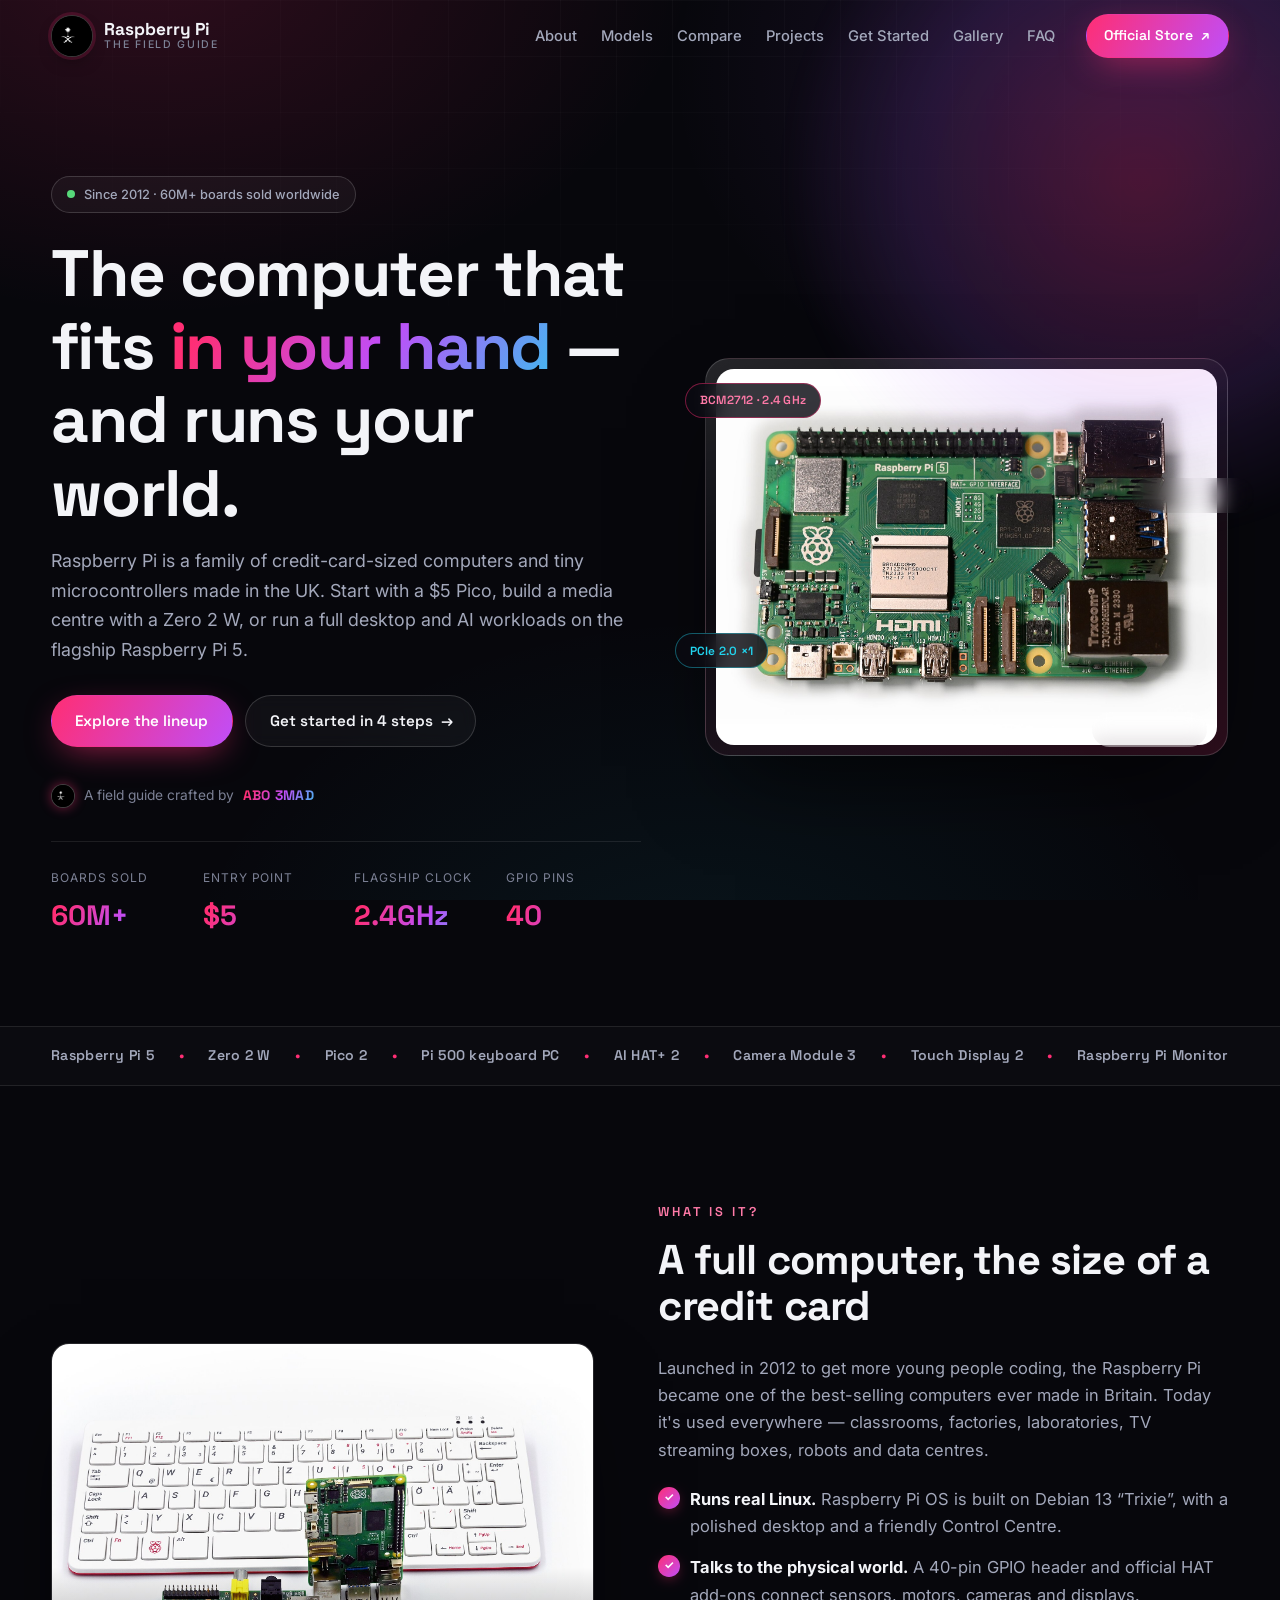
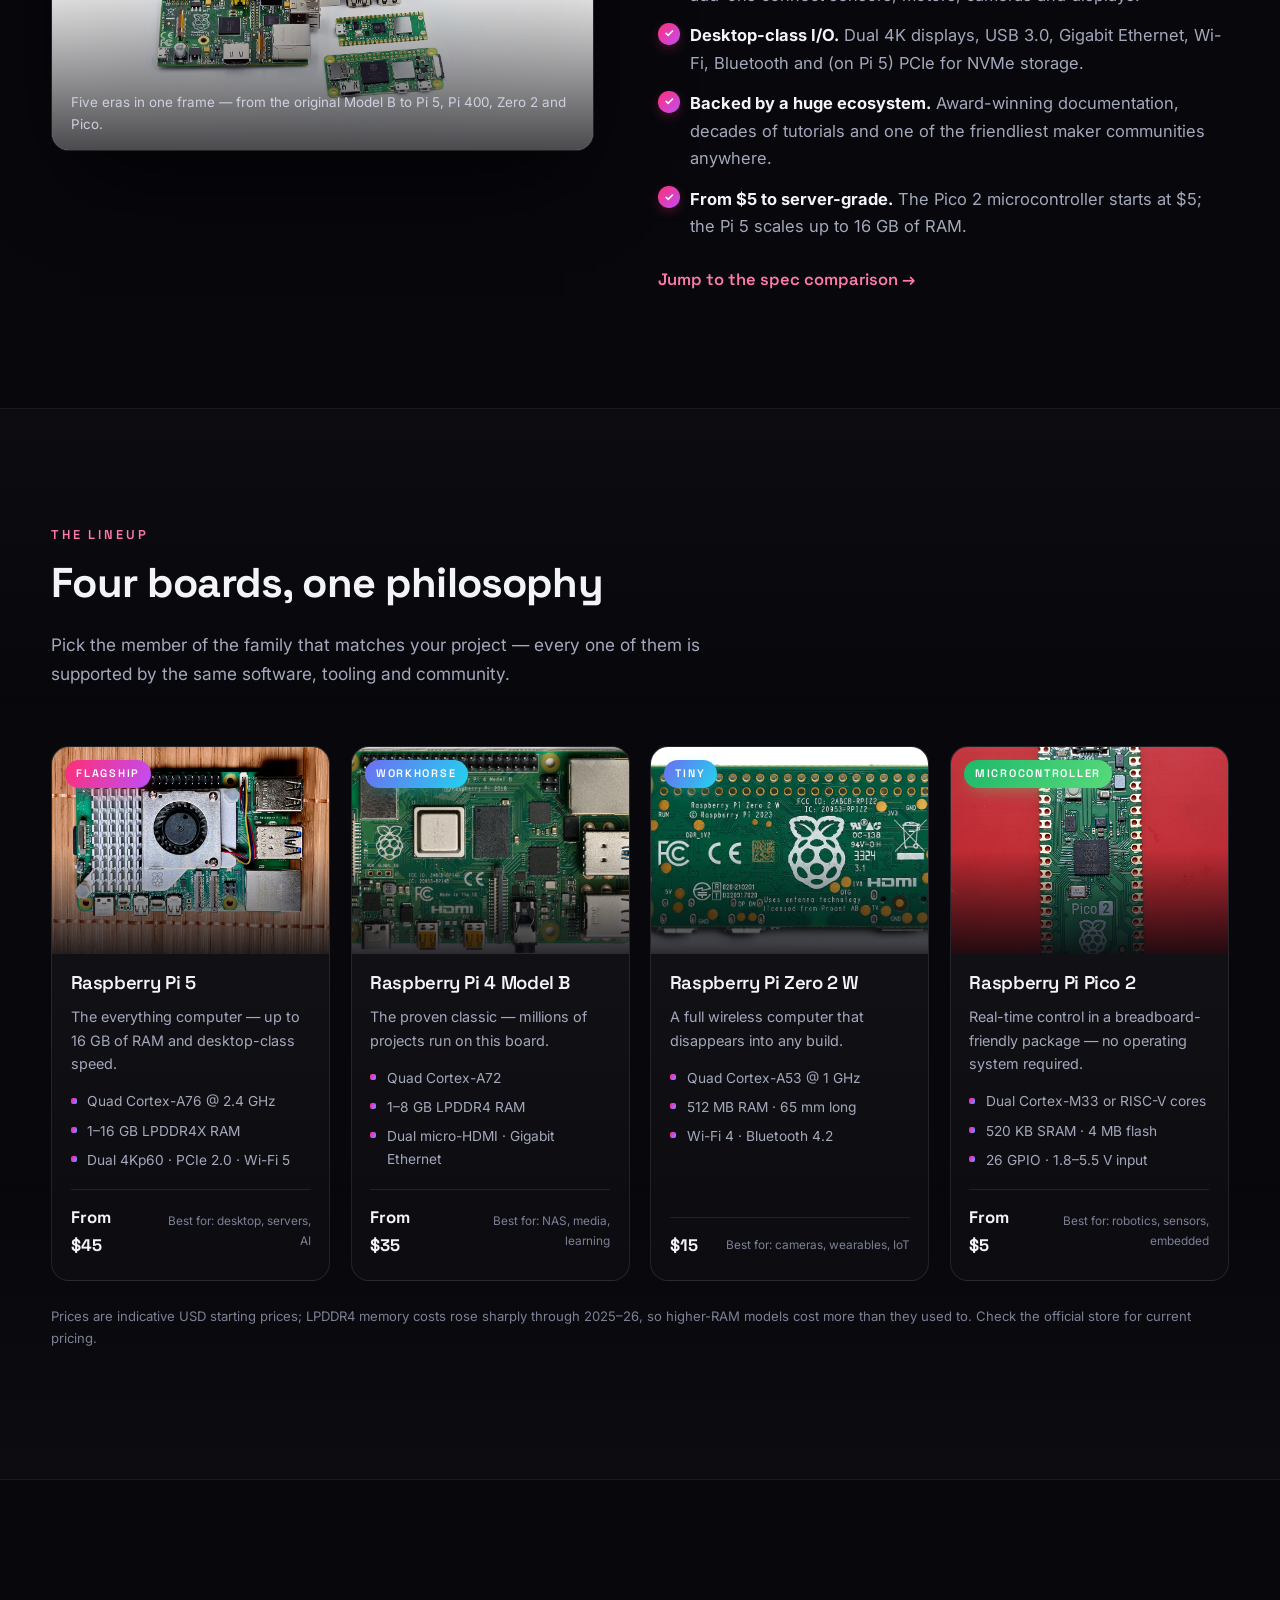
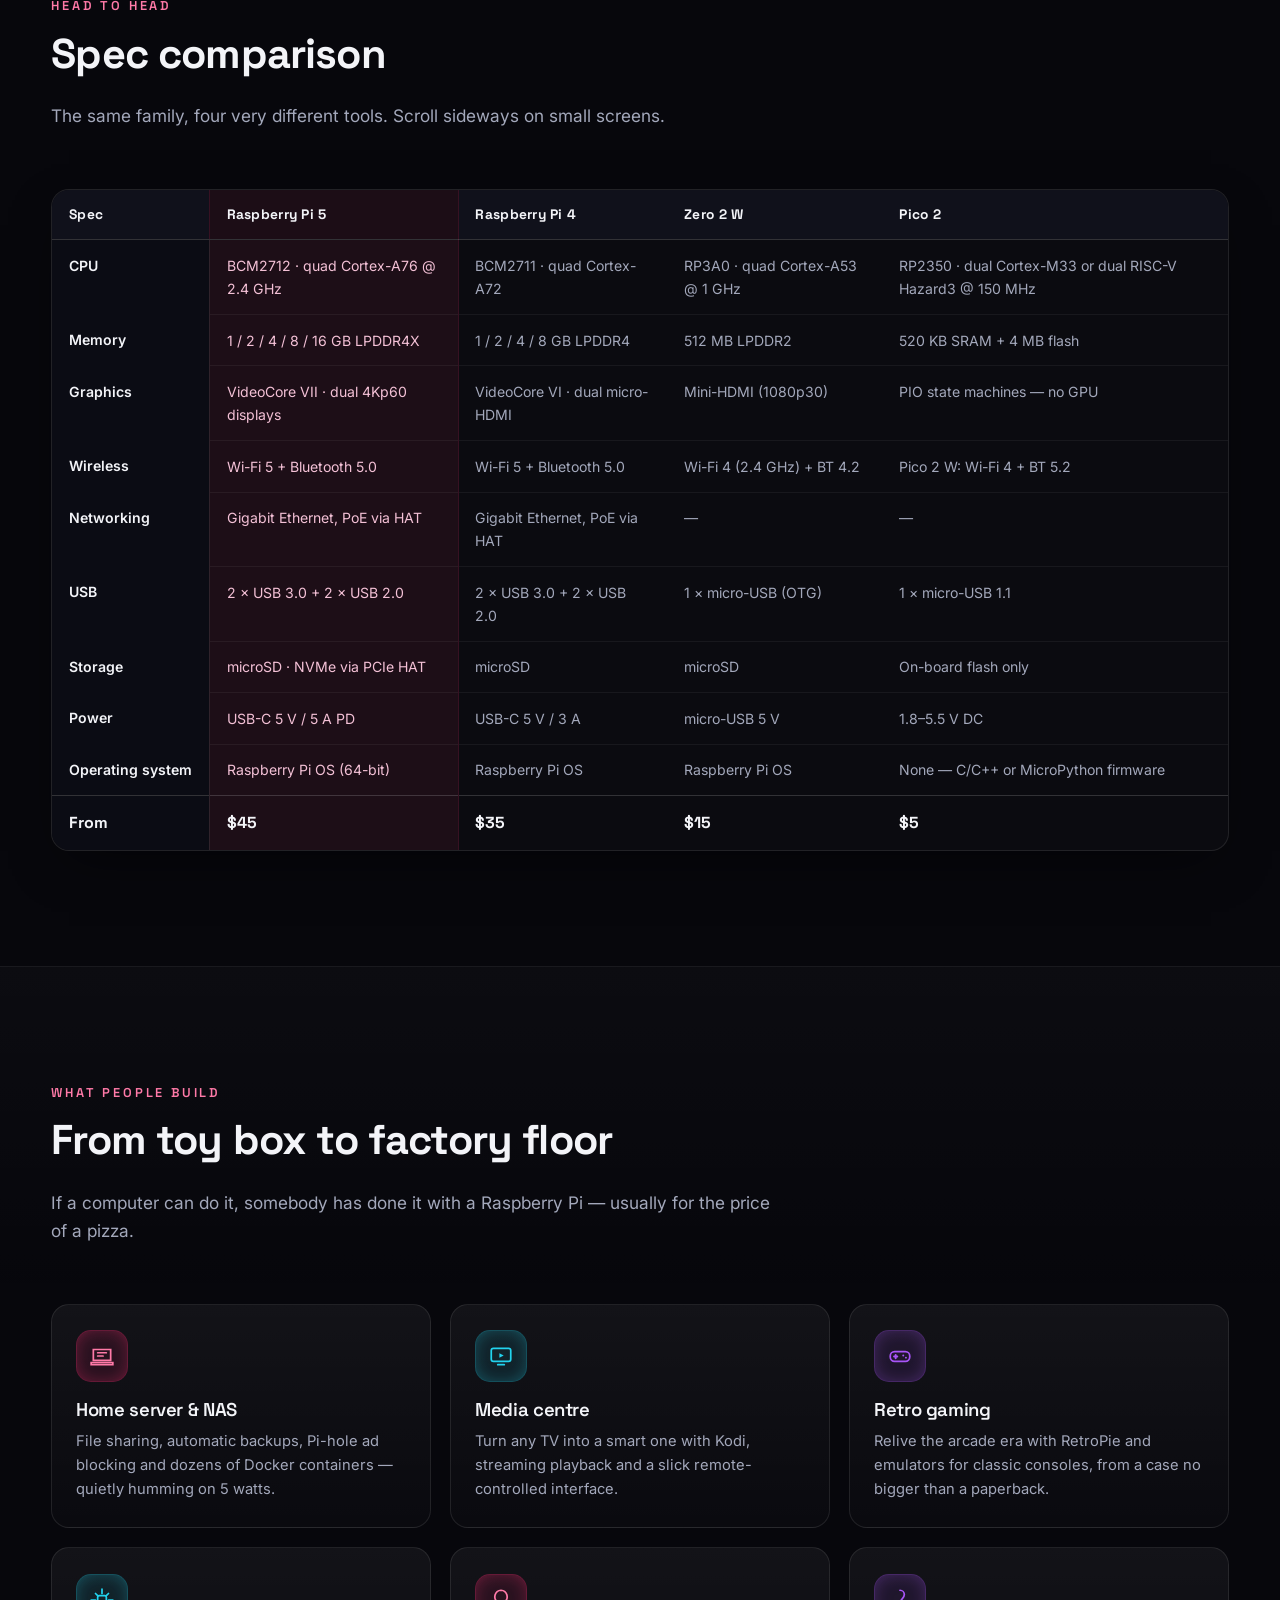
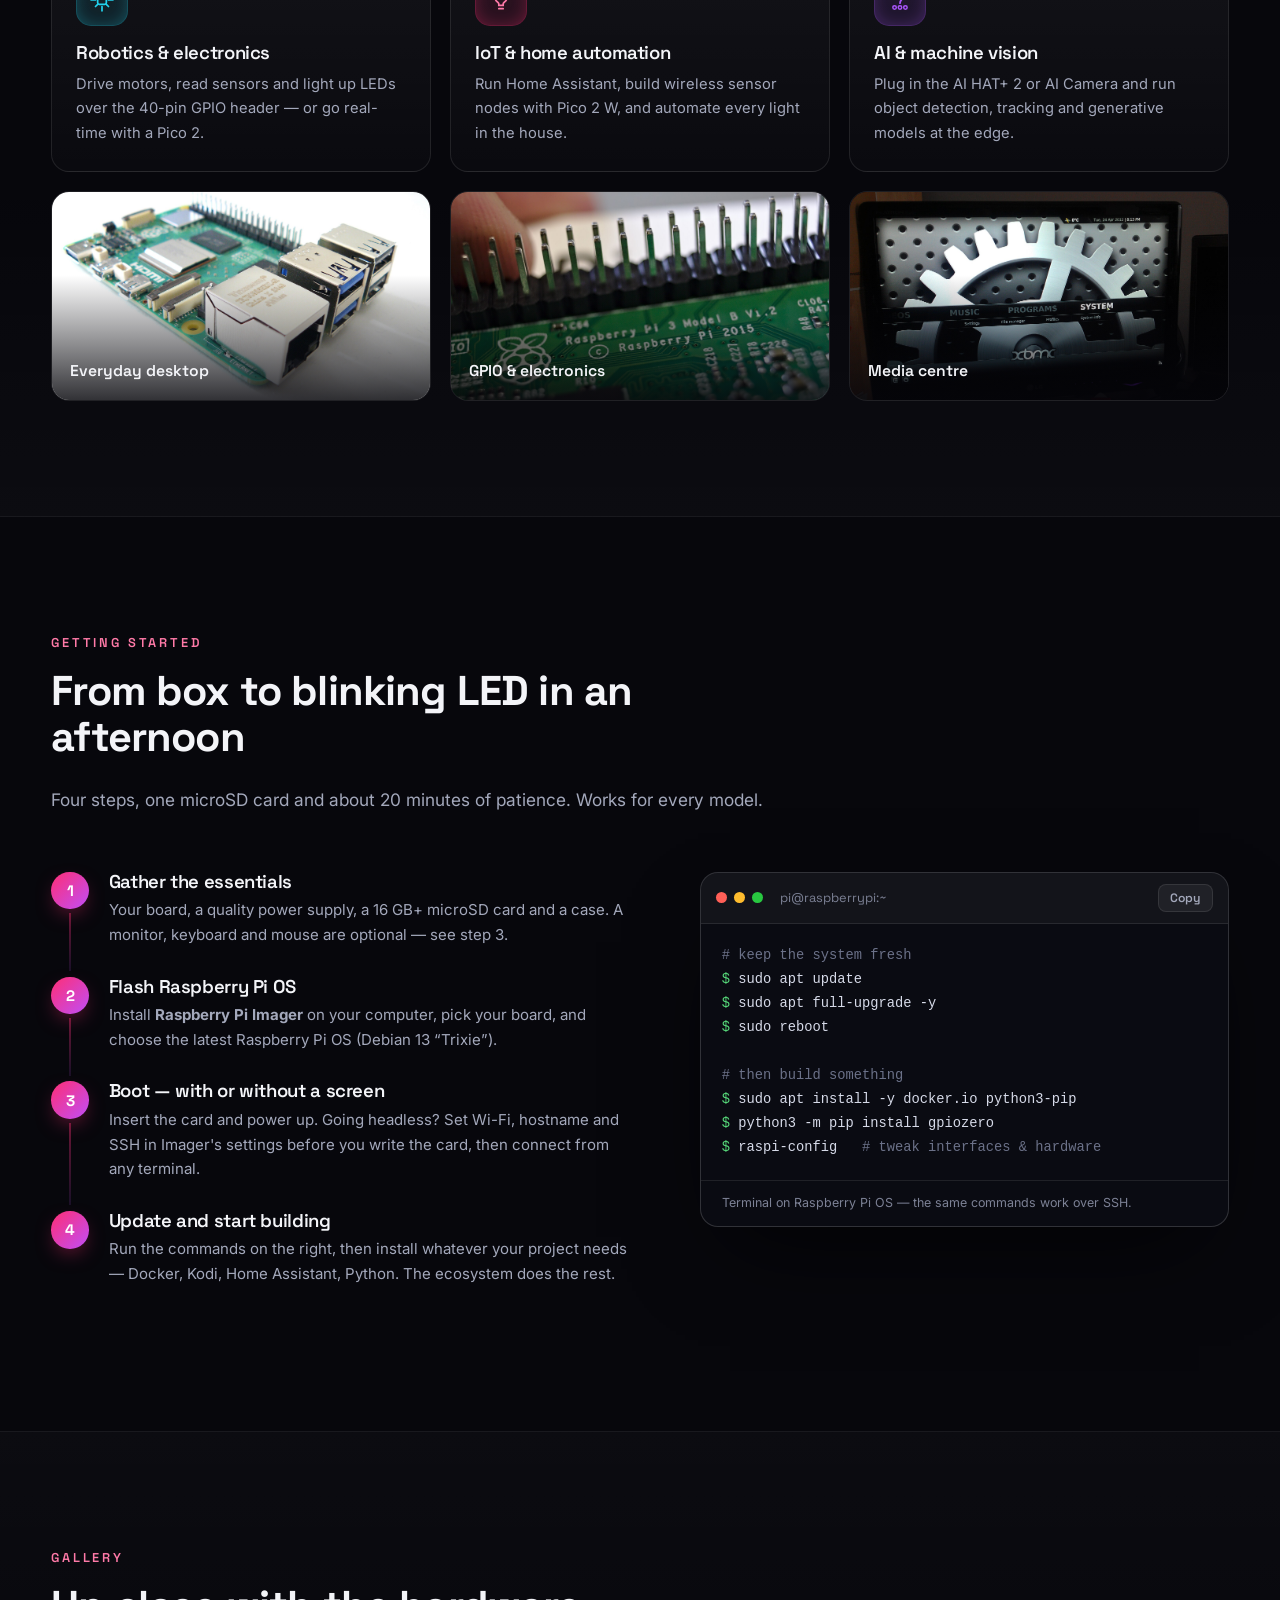
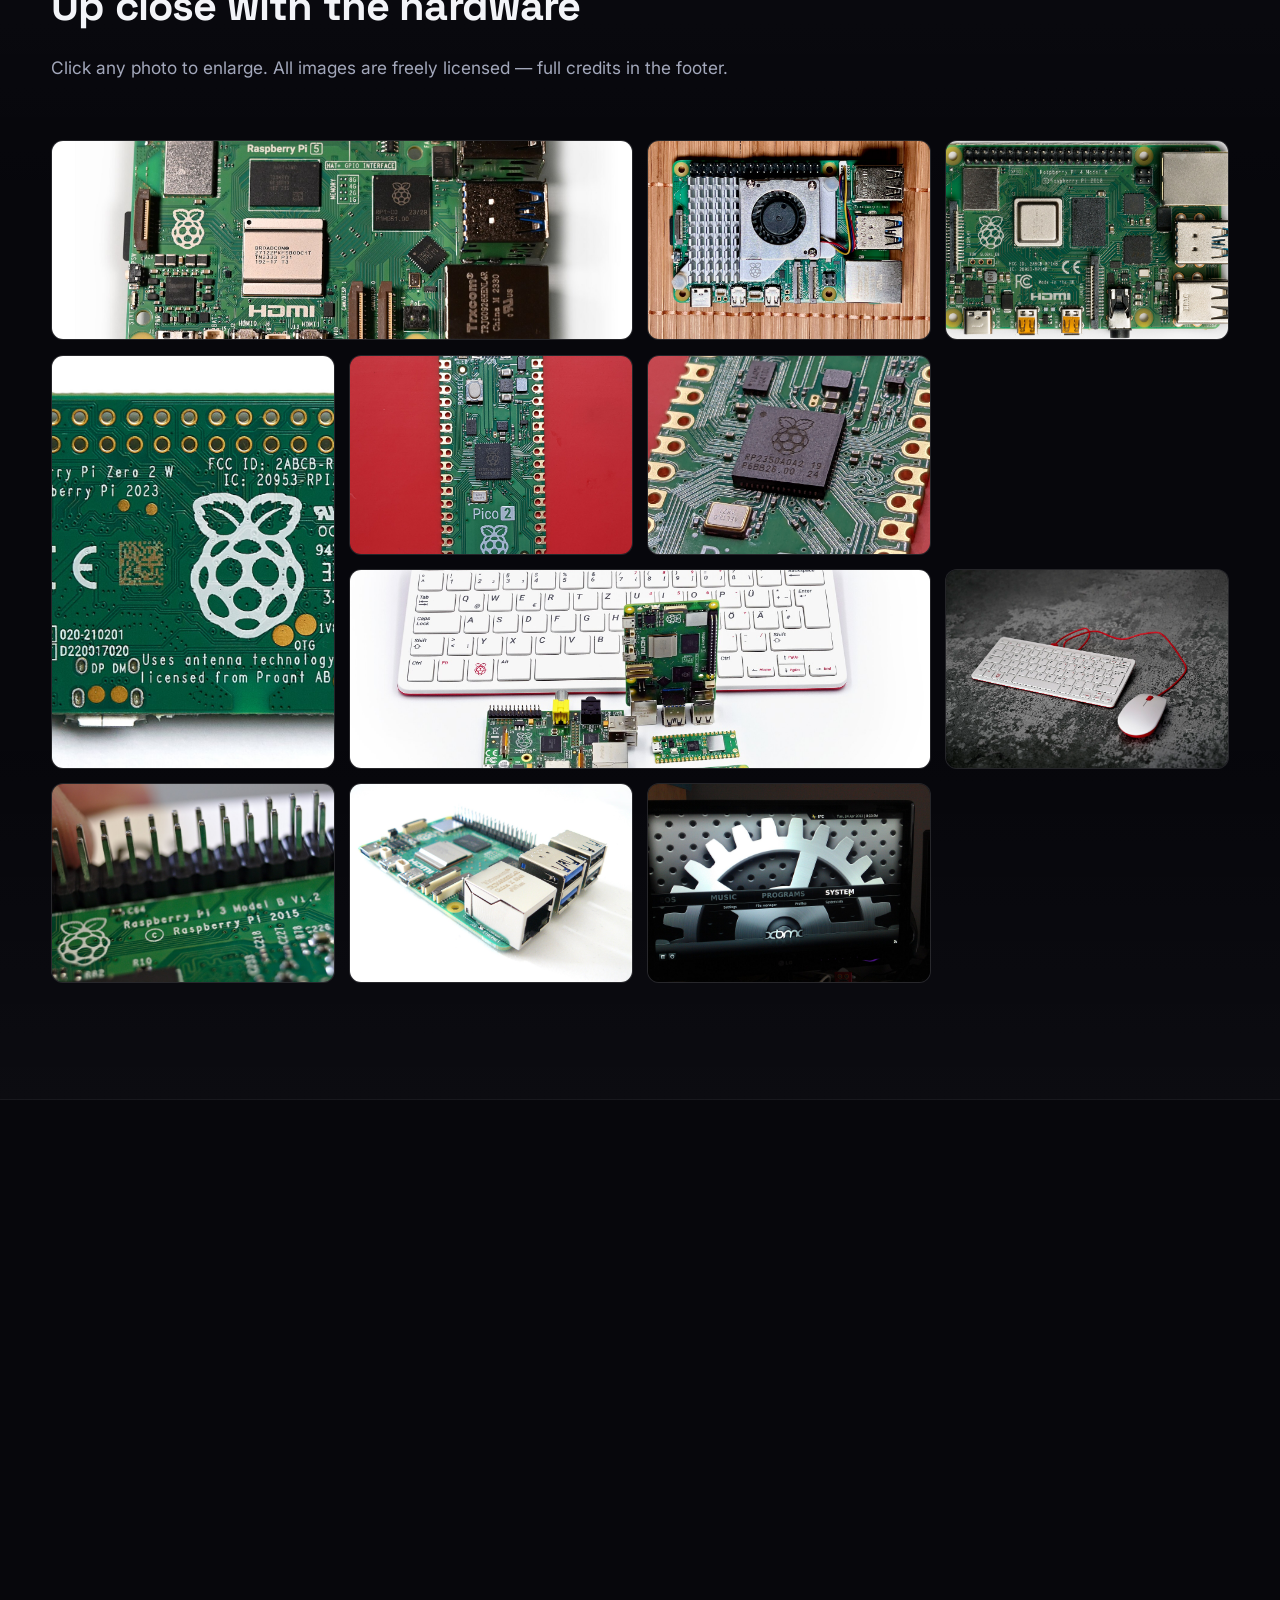
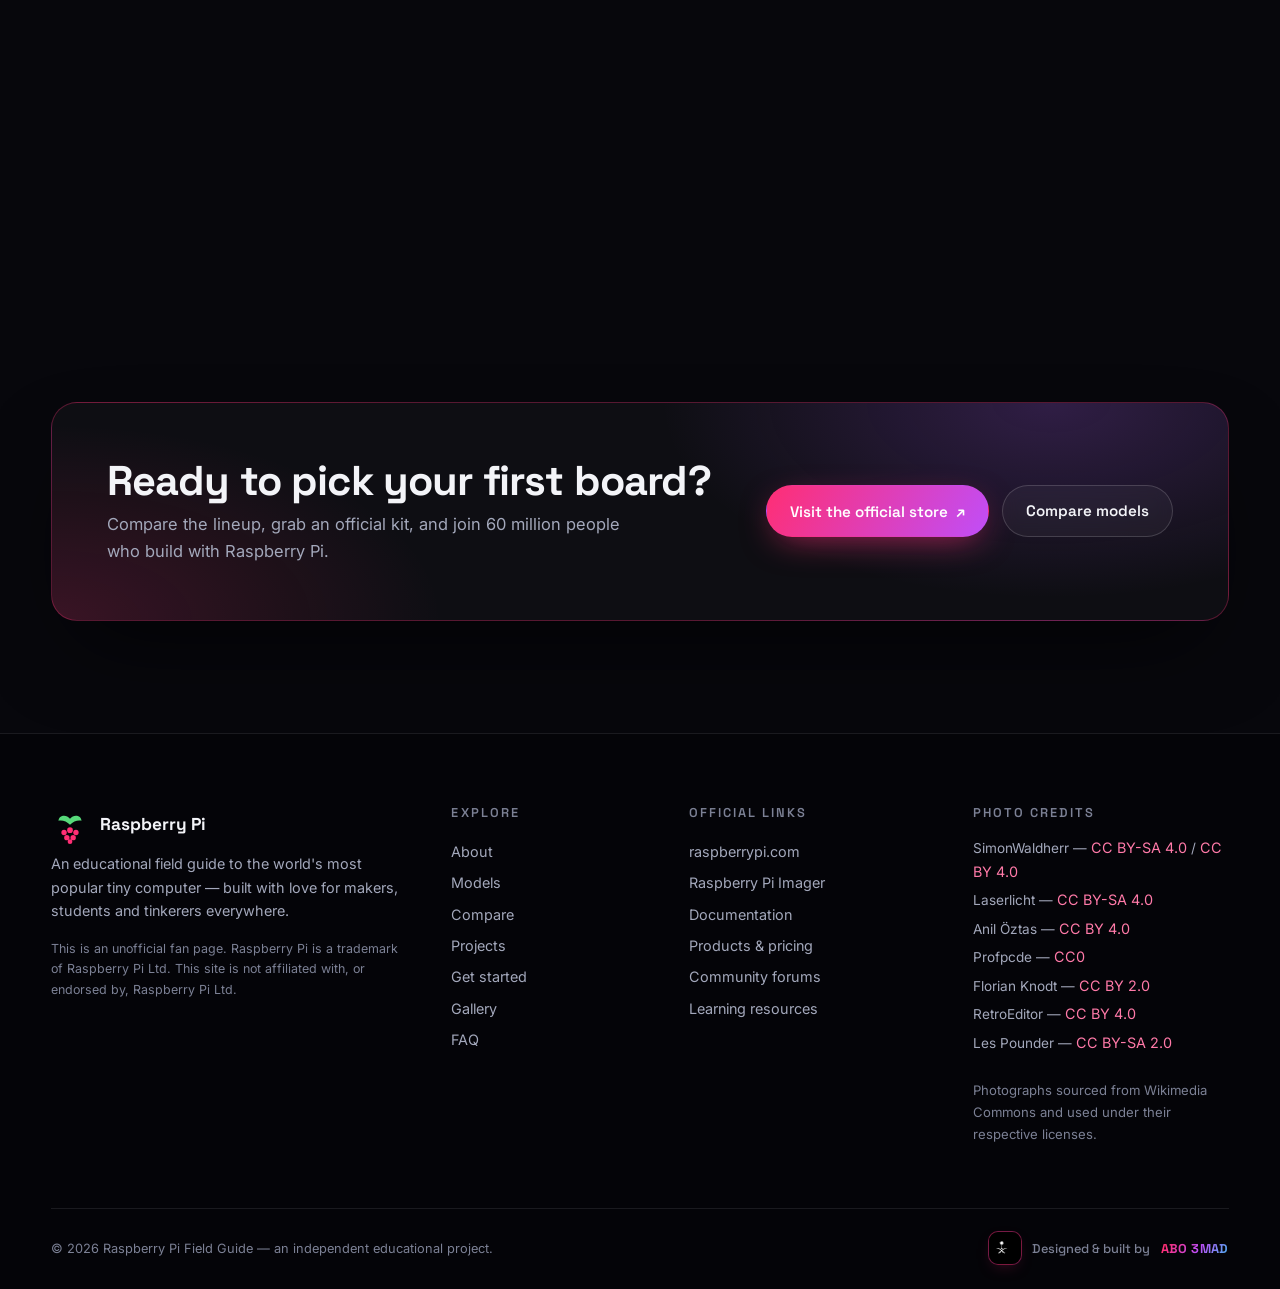
==== commit 8f905fc6: "Add KSA emblem avatar: navbar top-left, hero byline, footer badge, favicon" ====
--- a/index.html
+++ b/index.html
@@ -11,7 +11,8 @@
   <meta property="og:description" content="One board. Infinite possibilities. Models, specs, projects and a getting-started guide.">
   <meta property="og:type" content="website">
   <meta property="og:image" content="images/hero.jpg">
-  <link rel="icon" type="image/svg+xml" href="data:image/svg+xml,%3Csvg xmlns='http://www.w3.org/2000/svg' viewBox='0 0 64 64'%3E%3Crect width='64' height='64' rx='14' fill='%2307070c'/%3E%3Ccircle cx='32' cy='36' r='17' fill='%23ff2e74'/%3E%3Ccircle cx='32' cy='36' r='17' fill='none' stroke='%23ff7aa8' stroke-width='2' opacity='.5'/%3E%3Cpath d='M32 20c-6-7-17-4-17 3 6-1 12 1 17 6 5-5 11-7 17-6 0-7-11-10-17-3z' fill='%2357d97a'/%3E%3C/svg%3E">
+  <link rel="icon" type="image/png" href="images/ksa-avatar.png">
+  <link rel="apple-touch-icon" href="images/ksa-avatar.png">
   <link rel="preconnect" href="https://fonts.googleapis.com">
   <link rel="preconnect" href="https://fonts.gstatic.com" crossorigin>
   <link href="https://fonts.googleapis.com/css2?family=Inter:wght@400;500;600;700&family=Space+Grotesk:wght@500;600;700&display=swap" rel="stylesheet">
@@ -24,20 +25,7 @@
   <header class="nav" id="nav">
     <div class="nav-inner container">
       <a class="brand" href="#home" aria-label="Raspberry Pi Field Guide — home">
-        <svg class="brand-mark" viewBox="0 0 48 48" aria-hidden="true">
-          <defs>
-            <linearGradient id="berry" x1="0" y1="0" x2="1" y2="1">
-              <stop offset="0" stop-color="#ff2e74"/><stop offset="1" stop-color="#a855f7"/>
-            </linearGradient>
-          </defs>
-          <path d="M24 16c-5-6.5-14.5-4-14.5 2.6 5-1 10.3.9 14.5 5.1 4.2-4.2 9.5-6.1 14.5-5.1C38.5 12 29 9.5 24 16z" fill="#57d97a"/>
-          <circle cx="24" cy="30.5" r="3.6" fill="url(#berry)"/>
-          <circle cx="16.5" cy="33.5" r="3.4" fill="url(#berry)"/>
-          <circle cx="31.5" cy="33.5" r="3.4" fill="url(#berry)"/>
-          <circle cx="20" cy="40" r="3.4" fill="url(#berry)"/>
-          <circle cx="28" cy="40" r="3.4" fill="url(#berry)"/>
-          <circle cx="24" cy="45" r="3" fill="url(#berry)"/>
-        </svg>
+        <img class="brand-avatar" src="images/ksa-avatar.png" alt="KSA emblem — ABO 3MAD" width="42" height="42">
         <span class="brand-text">Raspberry&nbsp;Pi<span class="brand-sub">The Field Guide</span></span>
       </a>
 
@@ -76,12 +64,7 @@
             <a class="btn btn-ghost" href="#start">Get started in 4 steps <span aria-hidden="true">→</span></a>
           </div>
           <p class="byline">
-            <svg class="byline-mark" viewBox="0 0 48 48" aria-hidden="true">
-              <path d="M24 16c-5-6.5-14.5-4-14.5 2.6 5-1 10.3.9 14.5 5.1 4.2-4.2 9.5-6.1 14.5-5.1C38.5 12 29 9.5 24 16z" fill="#57d97a"/>
-              <circle cx="24" cy="30.5" r="3.6" fill="#ff2e74"/><circle cx="16.5" cy="33.5" r="3.4" fill="#ff2e74"/>
-              <circle cx="31.5" cy="33.5" r="3.4" fill="#ff2e74"/><circle cx="20" cy="40" r="3.4" fill="#ff2e74"/>
-              <circle cx="28" cy="40" r="3.4" fill="#ff2e74"/><circle cx="24" cy="45" r="3" fill="#ff2e74"/>
-            </svg>
+            <img class="byline-mark" src="images/ksa-avatar.png" alt="" width="24" height="24">
             A field guide crafted by <strong>ABO&nbsp;3MAD</strong>
           </p>
 
@@ -642,7 +625,7 @@
     <div class="container footer-bottom">
       <p>© <span id="year">2026</span> Raspberry Pi Field Guide — an independent educational project.</p>
       <p class="signature">
-        <span class="author-badge" aria-hidden="true"><span>A3</span></span>
+        <span class="author-badge" aria-hidden="true"><img src="images/ksa-avatar.png" alt="" width="34" height="34"></span>
         Designed &amp; built by <strong>ABO&nbsp;3MAD</strong>
       </p>
     </div>
--- a/css/style.css
+++ b/css/style.css
@@ -172,6 +172,14 @@
 
 .brand { display: inline-flex; align-items: center; gap: 0.7rem; text-decoration: none; color: var(--text); }
 .brand-mark { width: 38px; height: 38px; flex: none; }
+.brand-avatar {
+  width: 42px; height: 42px; flex: none;
+  border-radius: 50%;
+  object-fit: cover;
+  background: #000;
+  border: 1px solid rgba(255, 255, 255, 0.22);
+  box-shadow: 0 0 0 3px rgba(255, 46, 116, 0.16), 0 8px 20px -10px rgba(0, 0, 0, 0.9);
+}
 .brand-text {
   font-family: var(--font-display);
   font-weight: 700;
@@ -269,7 +277,14 @@
   font-size: 0.86rem;
   color: var(--muted-2);
 }
-.byline-mark { width: 22px; height: 22px; flex: none; filter: drop-shadow(0 0 8px rgba(255, 46, 116, 0.55)); }
+.byline-mark {
+  width: 24px; height: 24px; flex: none;
+  border-radius: 50%;
+  object-fit: cover;
+  background: #000;
+  border: 1px solid rgba(255, 255, 255, 0.25);
+  box-shadow: 0 0 12px rgba(255, 46, 116, 0.45);
+}
 .byline strong {
   font-family: var(--font-display);
   font-weight: 700;
@@ -720,15 +735,11 @@
   transform: translateY(-2px) rotate(-4deg);
   box-shadow: inset 0 0 20px -6px rgba(255, 46, 116, 0.9), 0 10px 24px -10px rgba(255, 46, 116, 0.75);
 }
-.author-badge span {
-  font-family: var(--font-display);
-  font-weight: 700;
-  font-size: 0.74rem;
-  letter-spacing: 0.04em;
-  background: var(--grad);
-  -webkit-background-clip: text;
-  background-clip: text;
-  color: transparent;
+.author-badge img {
+  width: 100%; height: 100%;
+  object-fit: cover;
+  border-radius: 9px;
+  display: block;
 }
 
 /* ============================================================
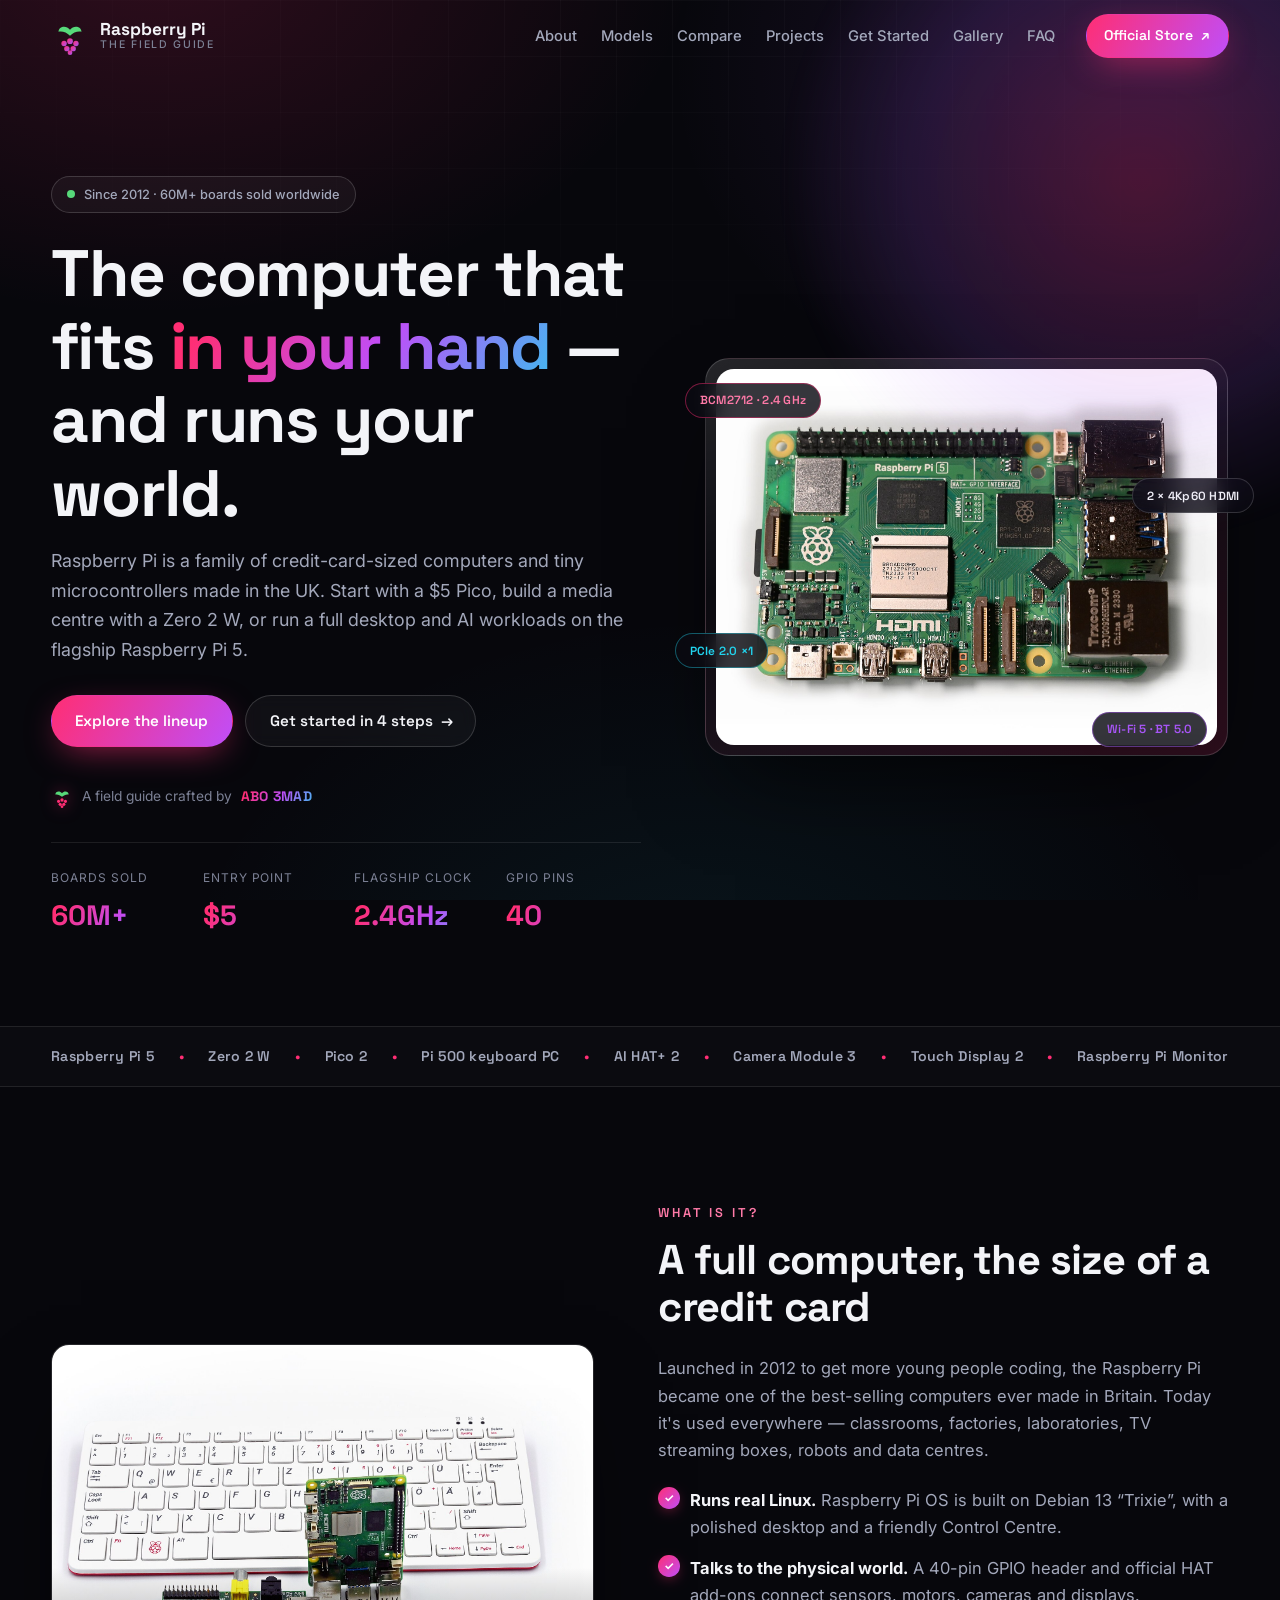
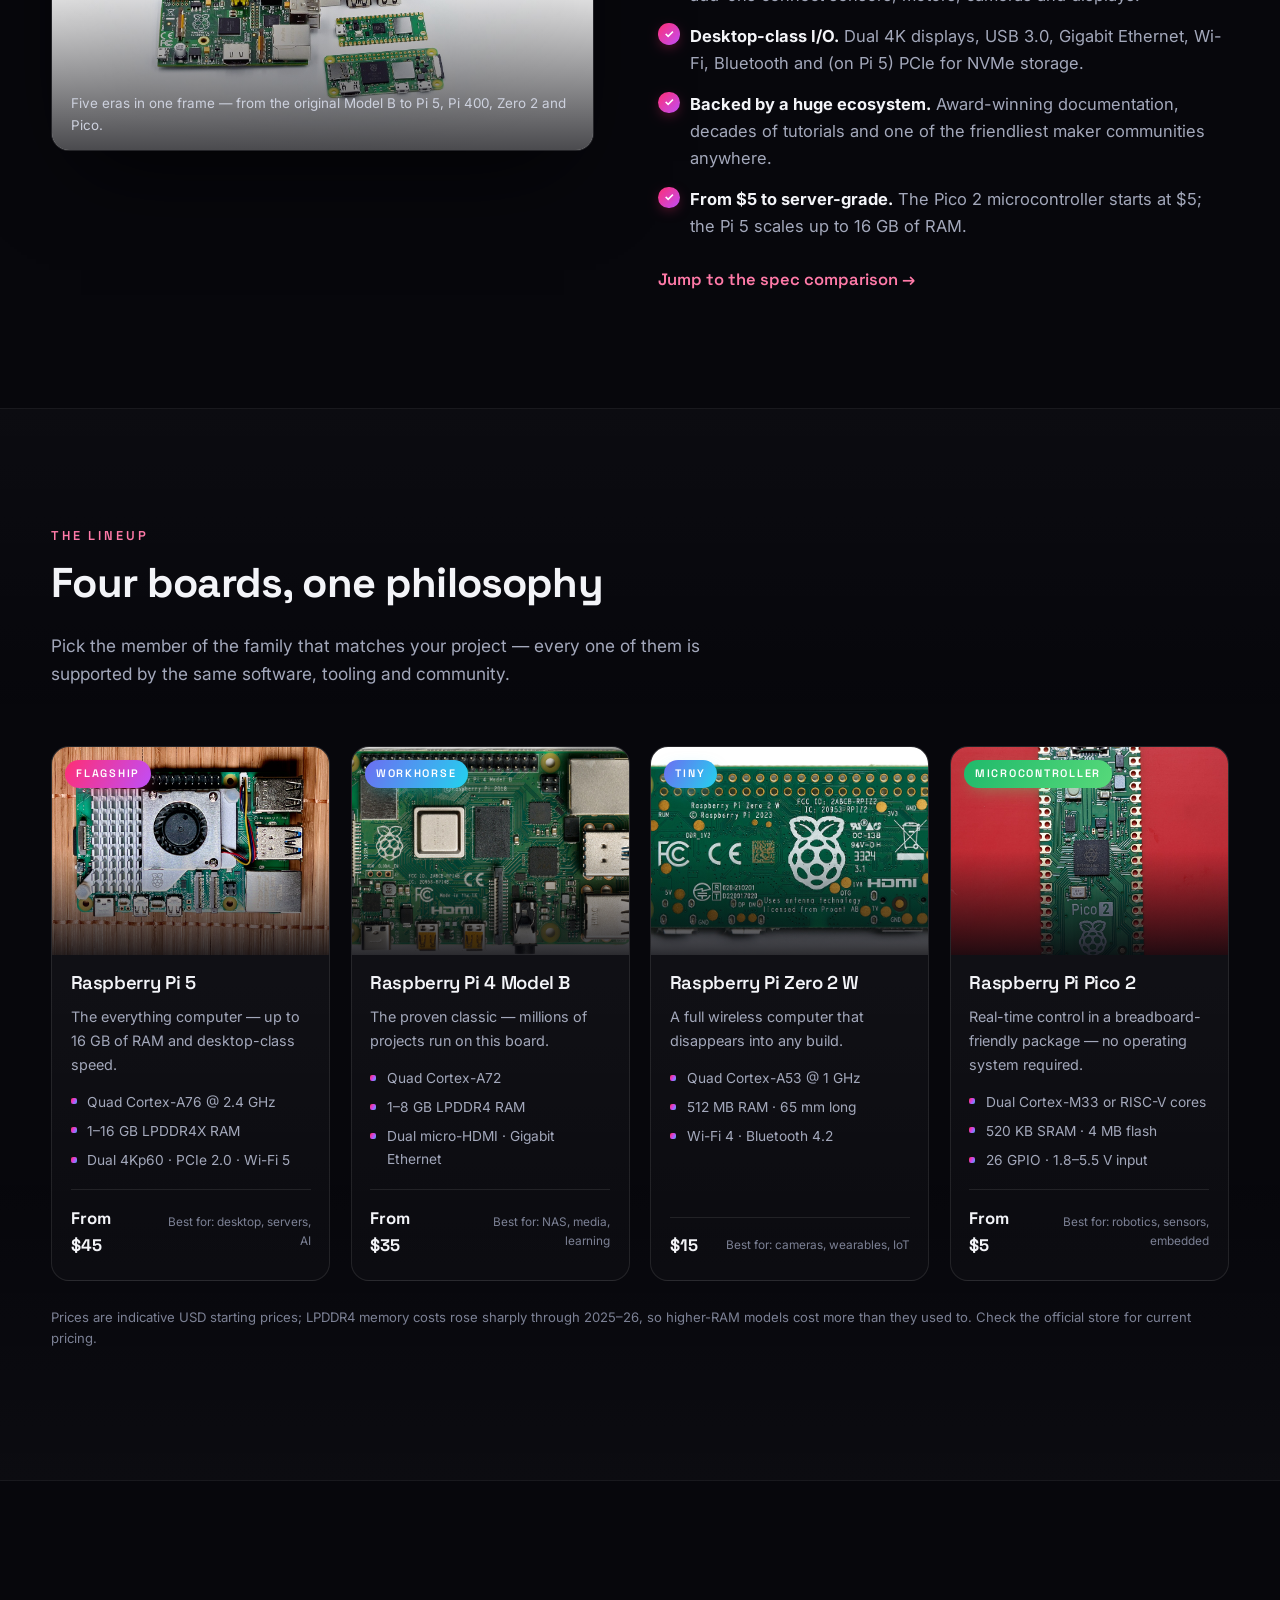
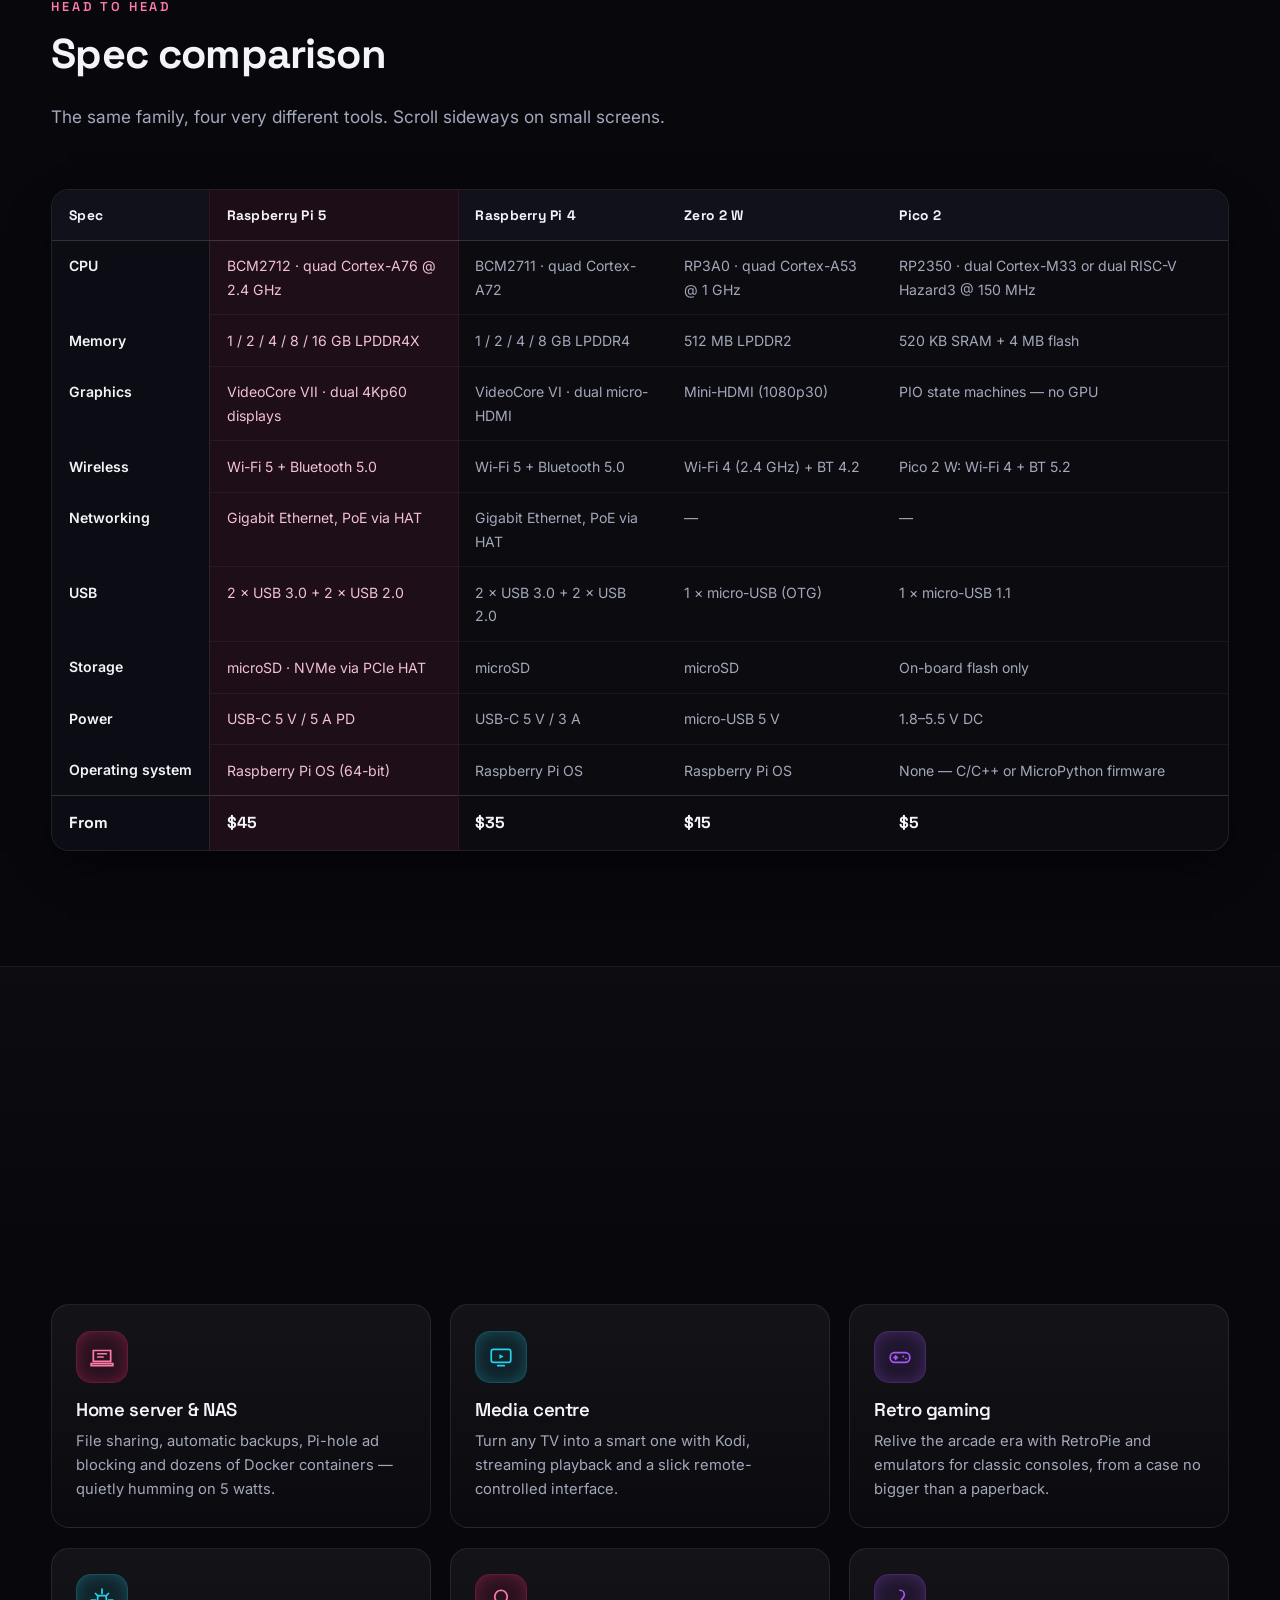
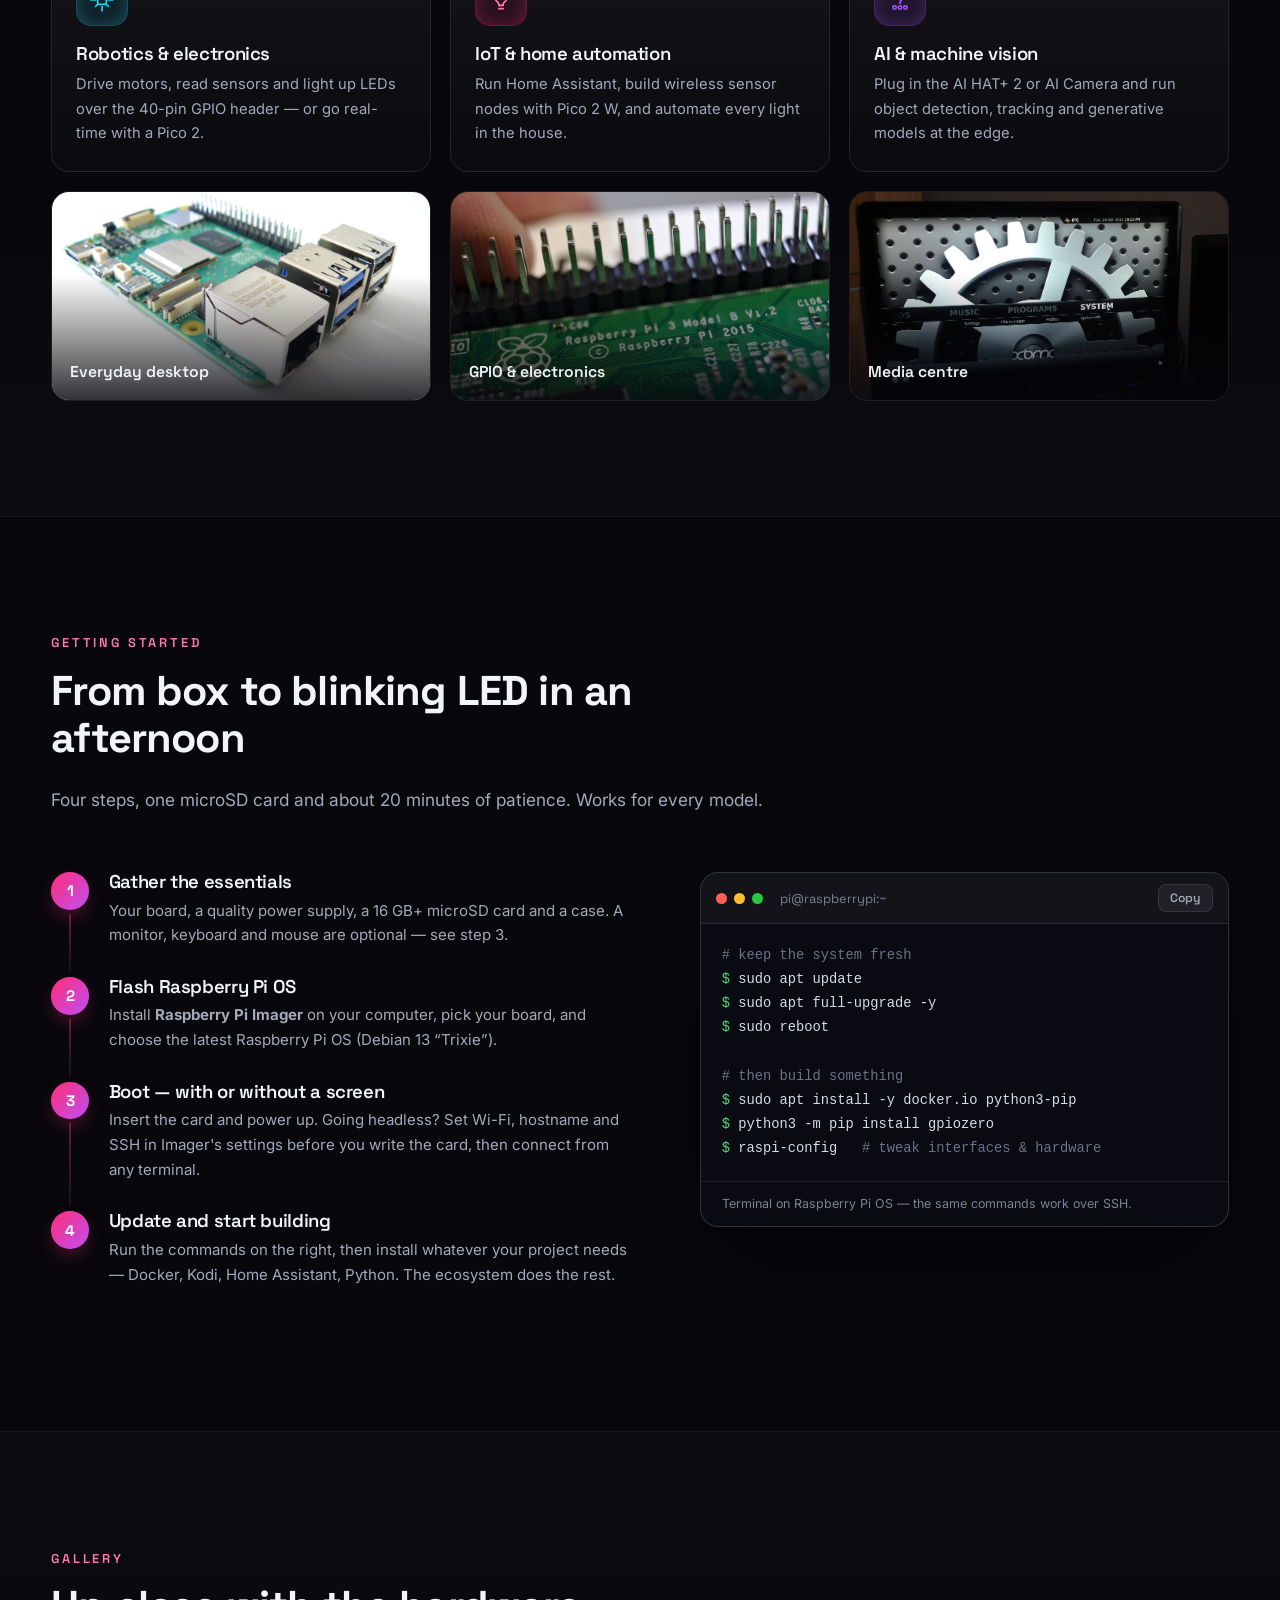
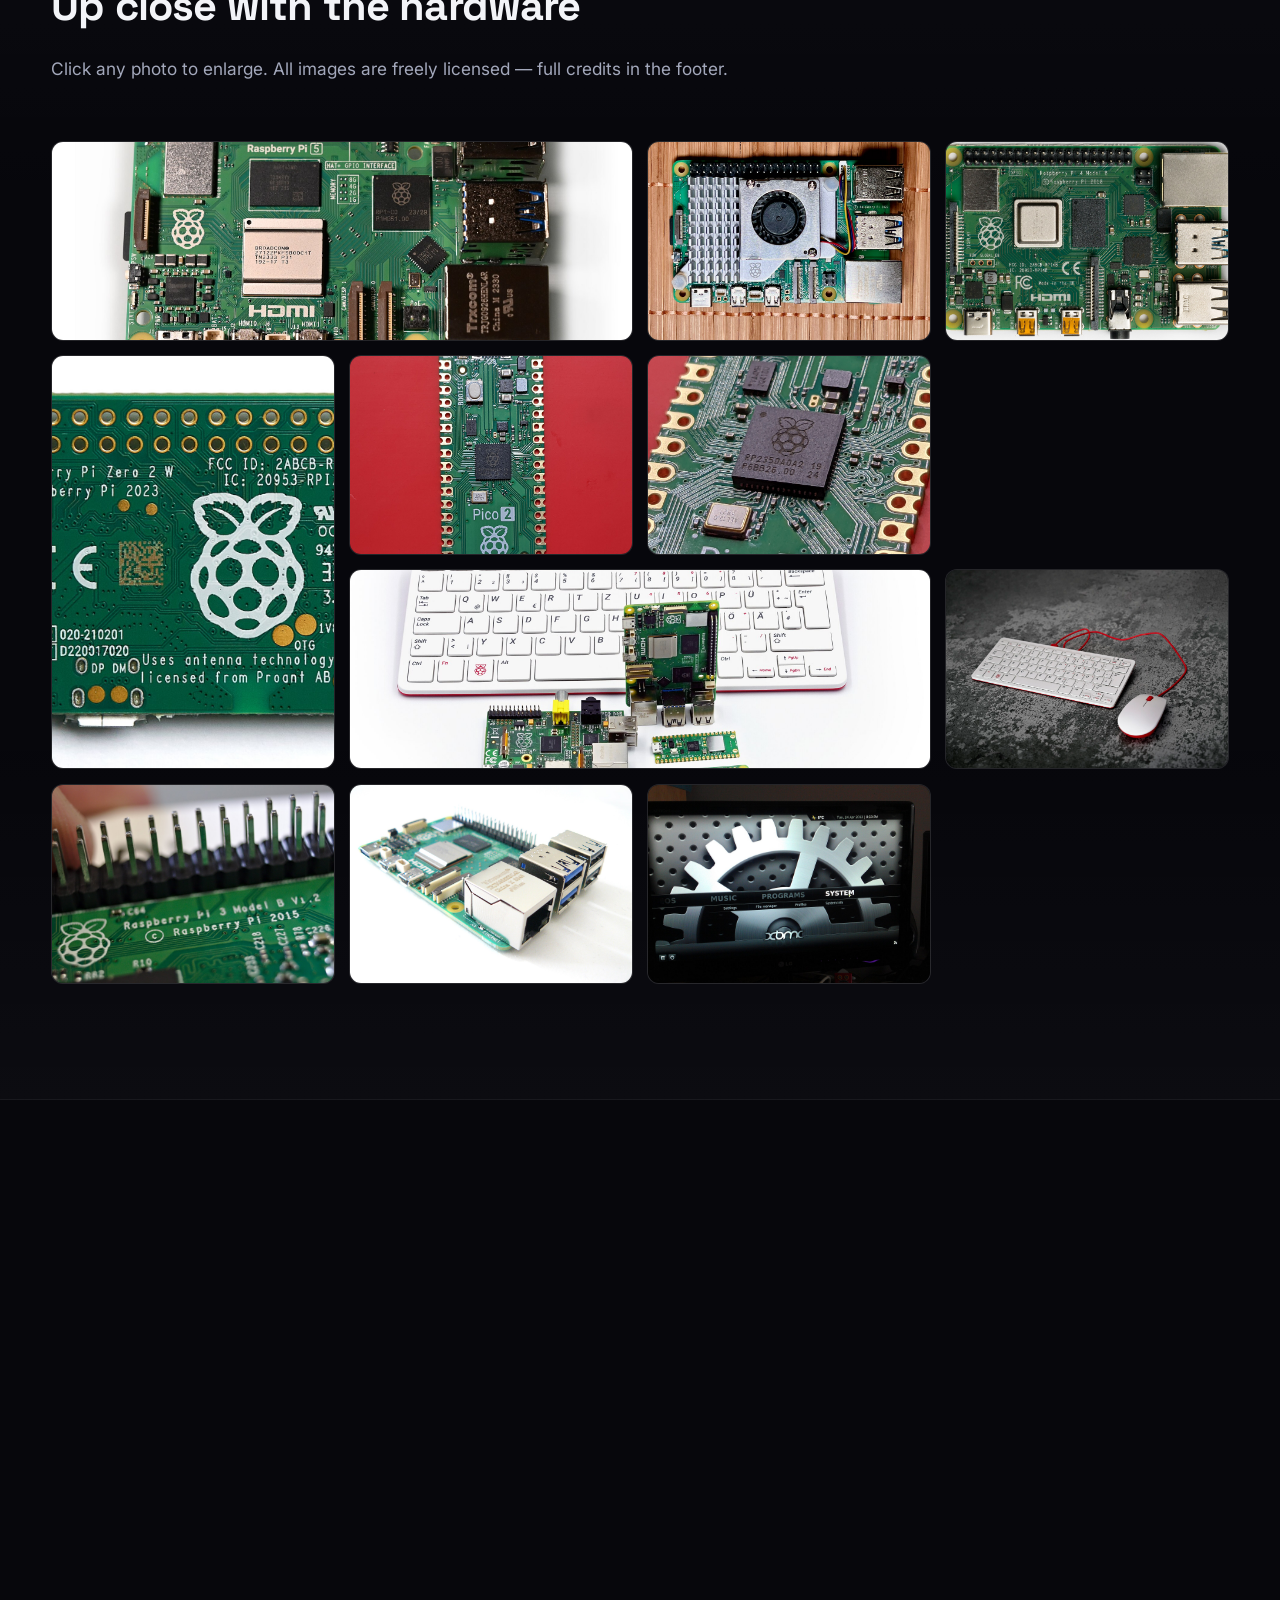
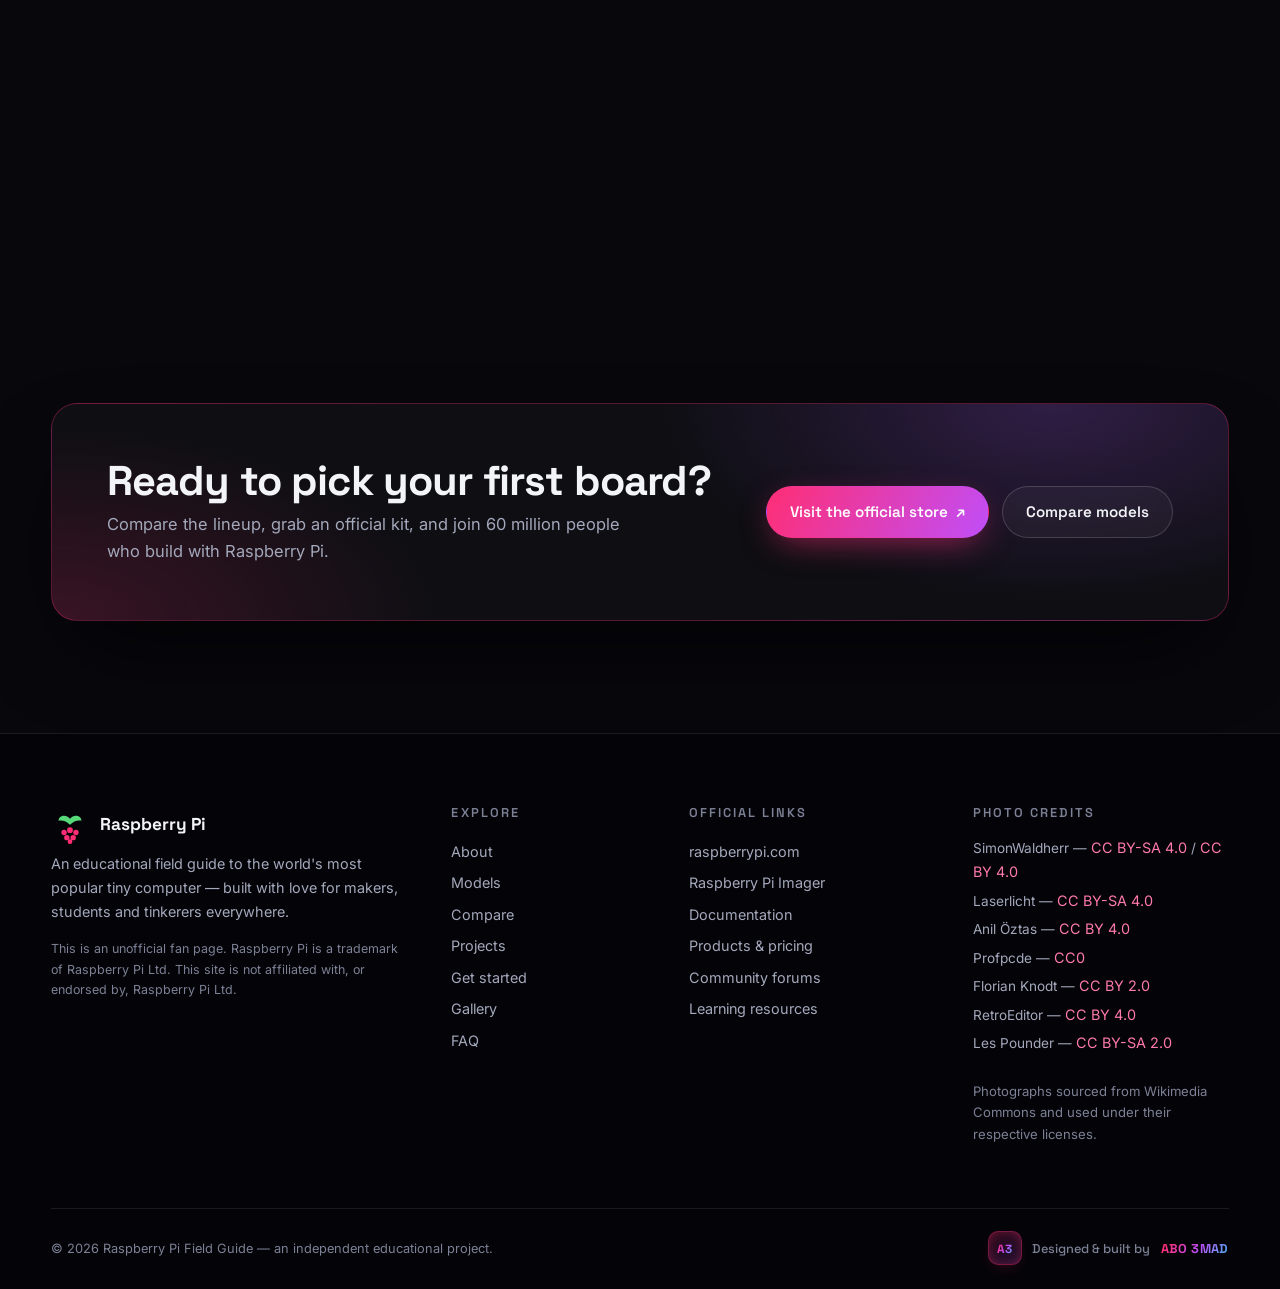
==== commit 6f6a69e3: "Remove KSA avatar - restore original berry logo and favicon" ====
--- a/index.html
+++ b/index.html
@@ -11,8 +11,7 @@
   <meta property="og:description" content="One board. Infinite possibilities. Models, specs, projects and a getting-started guide.">
   <meta property="og:type" content="website">
   <meta property="og:image" content="images/hero.jpg">
-  <link rel="icon" type="image/png" href="images/ksa-avatar.png">
-  <link rel="apple-touch-icon" href="images/ksa-avatar.png">
+  <link rel="icon" type="image/svg+xml" href="data:image/svg+xml,%3Csvg xmlns='http://www.w3.org/2000/svg' viewBox='0 0 64 64'%3E%3Crect width='64' height='64' rx='14' fill='%2307070c'/%3E%3Ccircle cx='32' cy='36' r='17' fill='%23ff2e74'/%3E%3Ccircle cx='32' cy='36' r='17' fill='none' stroke='%23ff7aa8' stroke-width='2' opacity='.5'/%3E%3Cpath d='M32 20c-6-7-17-4-17 3 6-1 12 1 17 6 5-5 11-7 17-6 0-7-11-10-17-3z' fill='%2357d97a'/%3E%3C/svg%3E">
   <link rel="preconnect" href="https://fonts.googleapis.com">
   <link rel="preconnect" href="https://fonts.gstatic.com" crossorigin>
   <link href="https://fonts.googleapis.com/css2?family=Inter:wght@400;500;600;700&family=Space+Grotesk:wght@500;600;700&display=swap" rel="stylesheet">
@@ -25,7 +24,20 @@
   <header class="nav" id="nav">
     <div class="nav-inner container">
       <a class="brand" href="#home" aria-label="Raspberry Pi Field Guide — home">
-        <img class="brand-avatar" src="images/ksa-avatar.png" alt="KSA emblem — ABO 3MAD" width="42" height="42">
+        <svg class="brand-mark" viewBox="0 0 48 48" aria-hidden="true">
+          <defs>
+            <linearGradient id="berry" x1="0" y1="0" x2="1" y2="1">
+              <stop offset="0" stop-color="#ff2e74"/><stop offset="1" stop-color="#a855f7"/>
+            </linearGradient>
+          </defs>
+          <path d="M24 16c-5-6.5-14.5-4-14.5 2.6 5-1 10.3.9 14.5 5.1 4.2-4.2 9.5-6.1 14.5-5.1C38.5 12 29 9.5 24 16z" fill="#57d97a"/>
+          <circle cx="24" cy="30.5" r="3.6" fill="url(#berry)"/>
+          <circle cx="16.5" cy="33.5" r="3.4" fill="url(#berry)"/>
+          <circle cx="31.5" cy="33.5" r="3.4" fill="url(#berry)"/>
+          <circle cx="20" cy="40" r="3.4" fill="url(#berry)"/>
+          <circle cx="28" cy="40" r="3.4" fill="url(#berry)"/>
+          <circle cx="24" cy="45" r="3" fill="url(#berry)"/>
+        </svg>
         <span class="brand-text">Raspberry&nbsp;Pi<span class="brand-sub">The Field Guide</span></span>
       </a>
 
@@ -64,7 +76,12 @@
             <a class="btn btn-ghost" href="#start">Get started in 4 steps <span aria-hidden="true">→</span></a>
           </div>
           <p class="byline">
-            <img class="byline-mark" src="images/ksa-avatar.png" alt="" width="24" height="24">
+            <svg class="byline-mark" viewBox="0 0 48 48" aria-hidden="true">
+              <path d="M24 16c-5-6.5-14.5-4-14.5 2.6 5-1 10.3.9 14.5 5.1 4.2-4.2 9.5-6.1 14.5-5.1C38.5 12 29 9.5 24 16z" fill="#57d97a"/>
+              <circle cx="24" cy="30.5" r="3.6" fill="#ff2e74"/><circle cx="16.5" cy="33.5" r="3.4" fill="#ff2e74"/>
+              <circle cx="31.5" cy="33.5" r="3.4" fill="#ff2e74"/><circle cx="20" cy="40" r="3.4" fill="#ff2e74"/>
+              <circle cx="28" cy="40" r="3.4" fill="#ff2e74"/><circle cx="24" cy="45" r="3" fill="#ff2e74"/>
+            </svg>
             A field guide crafted by <strong>ABO&nbsp;3MAD</strong>
           </p>
 
@@ -625,7 +642,7 @@
     <div class="container footer-bottom">
       <p>© <span id="year">2026</span> Raspberry Pi Field Guide — an independent educational project.</p>
       <p class="signature">
-        <span class="author-badge" aria-hidden="true"><img src="images/ksa-avatar.png" alt="" width="34" height="34"></span>
+        <span class="author-badge" aria-hidden="true"><span>A3</span></span>
         Designed &amp; built by <strong>ABO&nbsp;3MAD</strong>
       </p>
     </div>
--- a/css/style.css
+++ b/css/style.css
@@ -172,14 +172,6 @@
 
 .brand { display: inline-flex; align-items: center; gap: 0.7rem; text-decoration: none; color: var(--text); }
 .brand-mark { width: 38px; height: 38px; flex: none; }
-.brand-avatar {
-  width: 42px; height: 42px; flex: none;
-  border-radius: 50%;
-  object-fit: cover;
-  background: #000;
-  border: 1px solid rgba(255, 255, 255, 0.22);
-  box-shadow: 0 0 0 3px rgba(255, 46, 116, 0.16), 0 8px 20px -10px rgba(0, 0, 0, 0.9);
-}
 .brand-text {
   font-family: var(--font-display);
   font-weight: 700;
@@ -277,14 +269,7 @@
   font-size: 0.86rem;
   color: var(--muted-2);
 }
-.byline-mark {
-  width: 24px; height: 24px; flex: none;
-  border-radius: 50%;
-  object-fit: cover;
-  background: #000;
-  border: 1px solid rgba(255, 255, 255, 0.25);
-  box-shadow: 0 0 12px rgba(255, 46, 116, 0.45);
-}
+.byline-mark { width: 22px; height: 22px; flex: none; filter: drop-shadow(0 0 8px rgba(255, 46, 116, 0.55)); }
 .byline strong {
   font-family: var(--font-display);
   font-weight: 700;
@@ -735,11 +720,15 @@
   transform: translateY(-2px) rotate(-4deg);
   box-shadow: inset 0 0 20px -6px rgba(255, 46, 116, 0.9), 0 10px 24px -10px rgba(255, 46, 116, 0.75);
 }
-.author-badge img {
-  width: 100%; height: 100%;
-  object-fit: cover;
-  border-radius: 9px;
-  display: block;
+.author-badge span {
+  font-family: var(--font-display);
+  font-weight: 700;
+  font-size: 0.74rem;
+  letter-spacing: 0.04em;
+  background: var(--grad);
+  -webkit-background-clip: text;
+  background-clip: text;
+  color: transparent;
 }
 
 /* ============================================================
